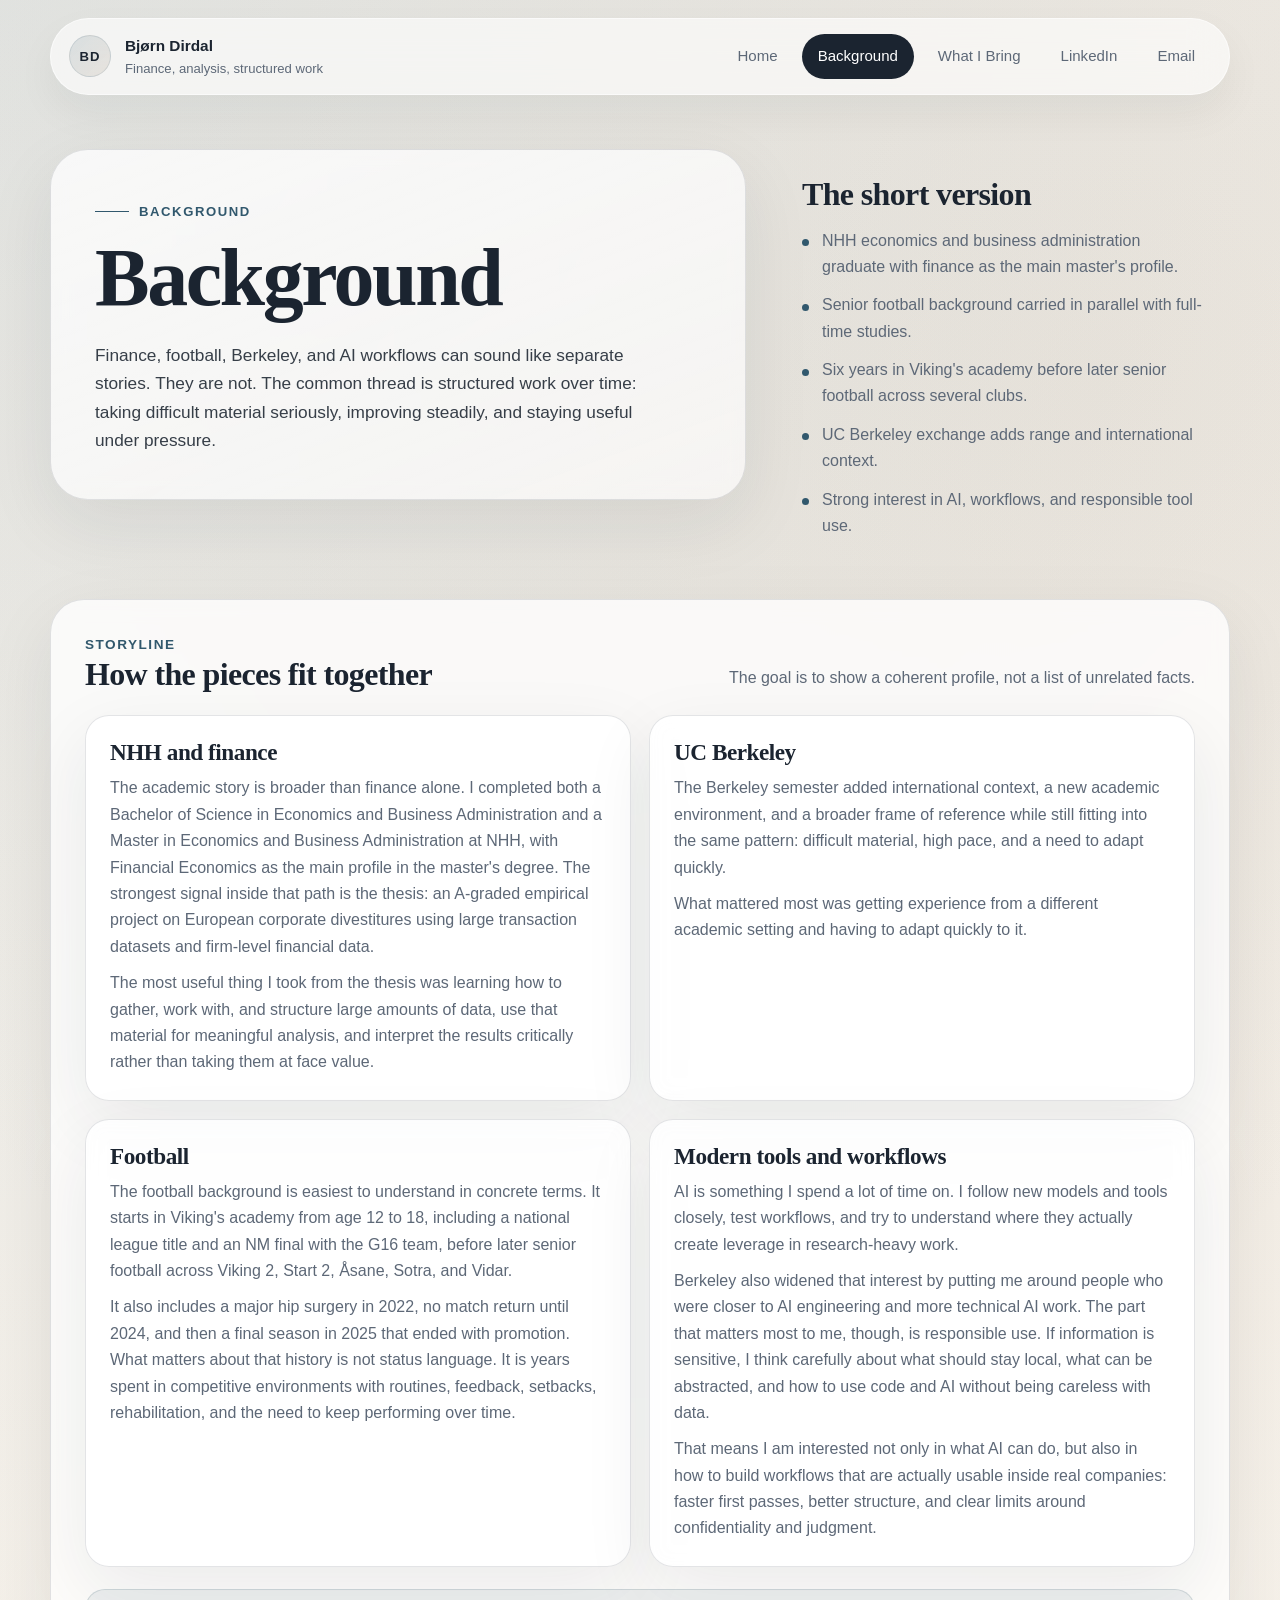
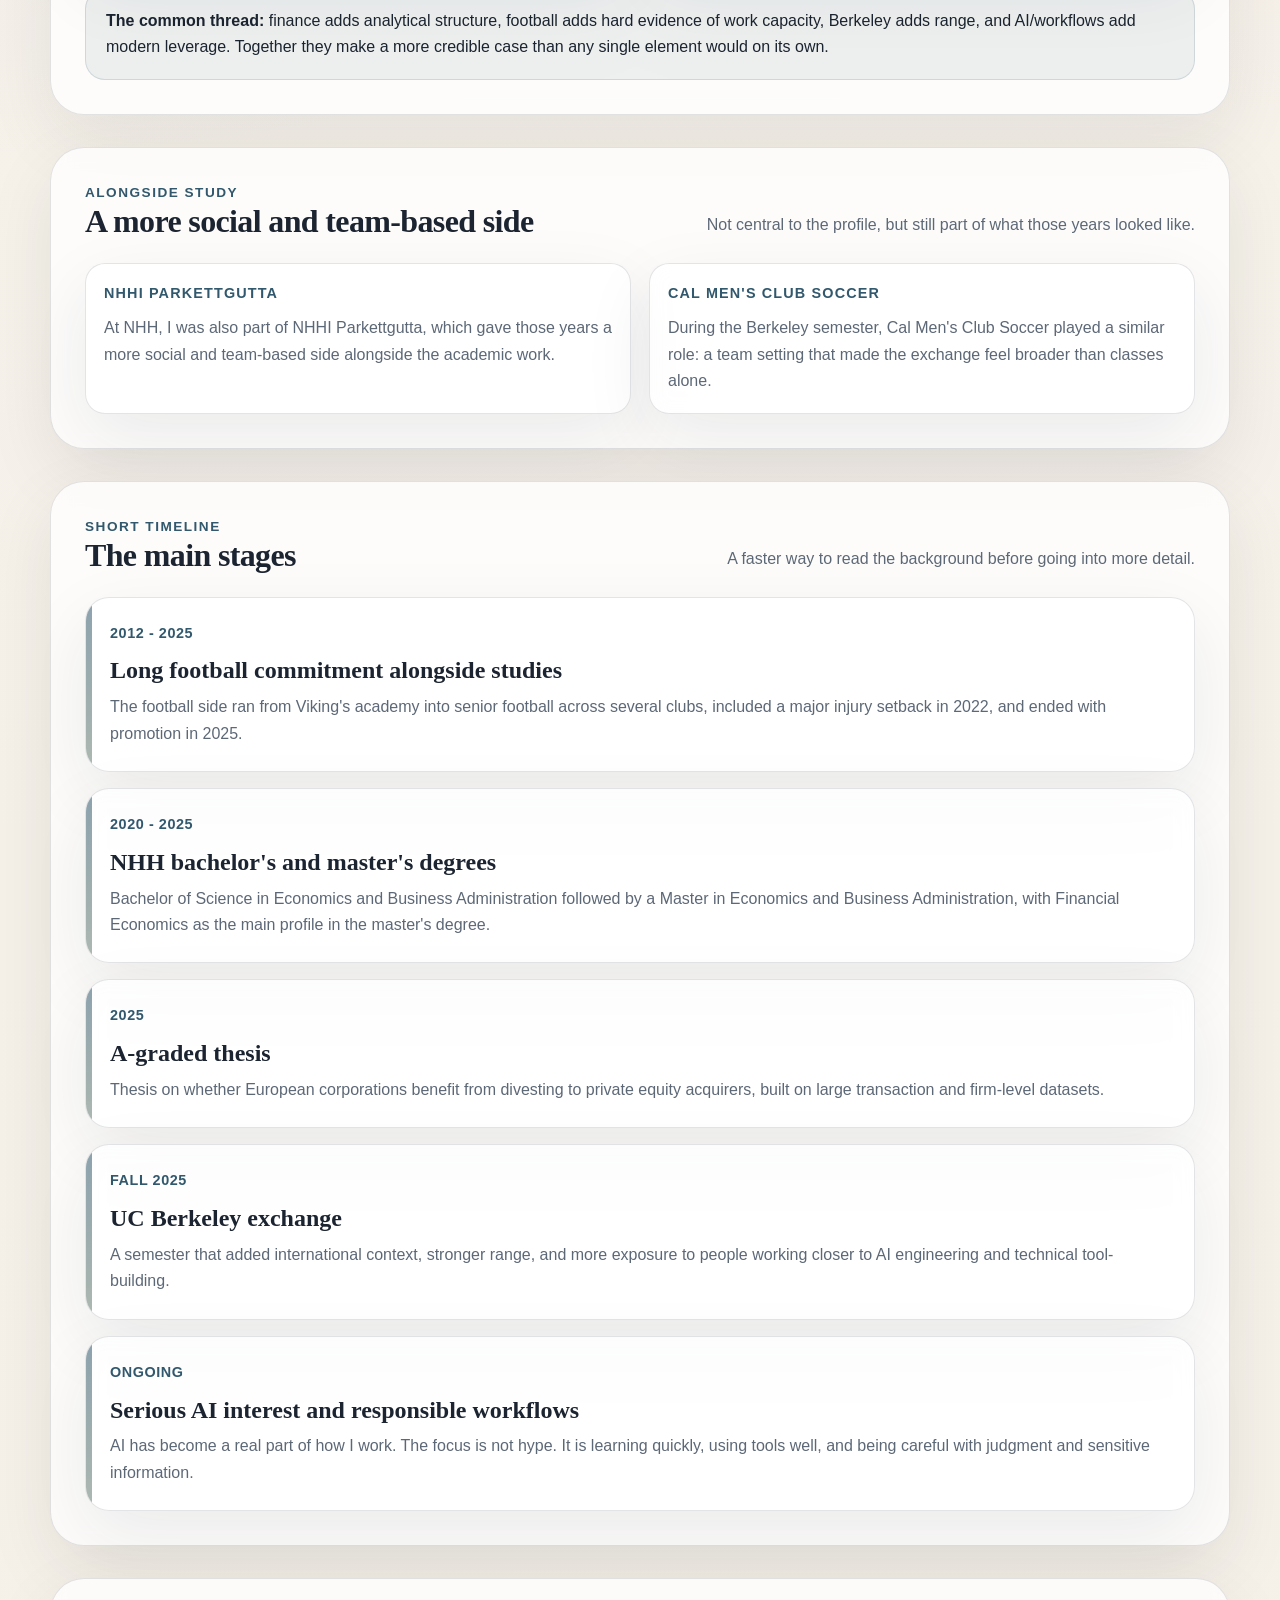
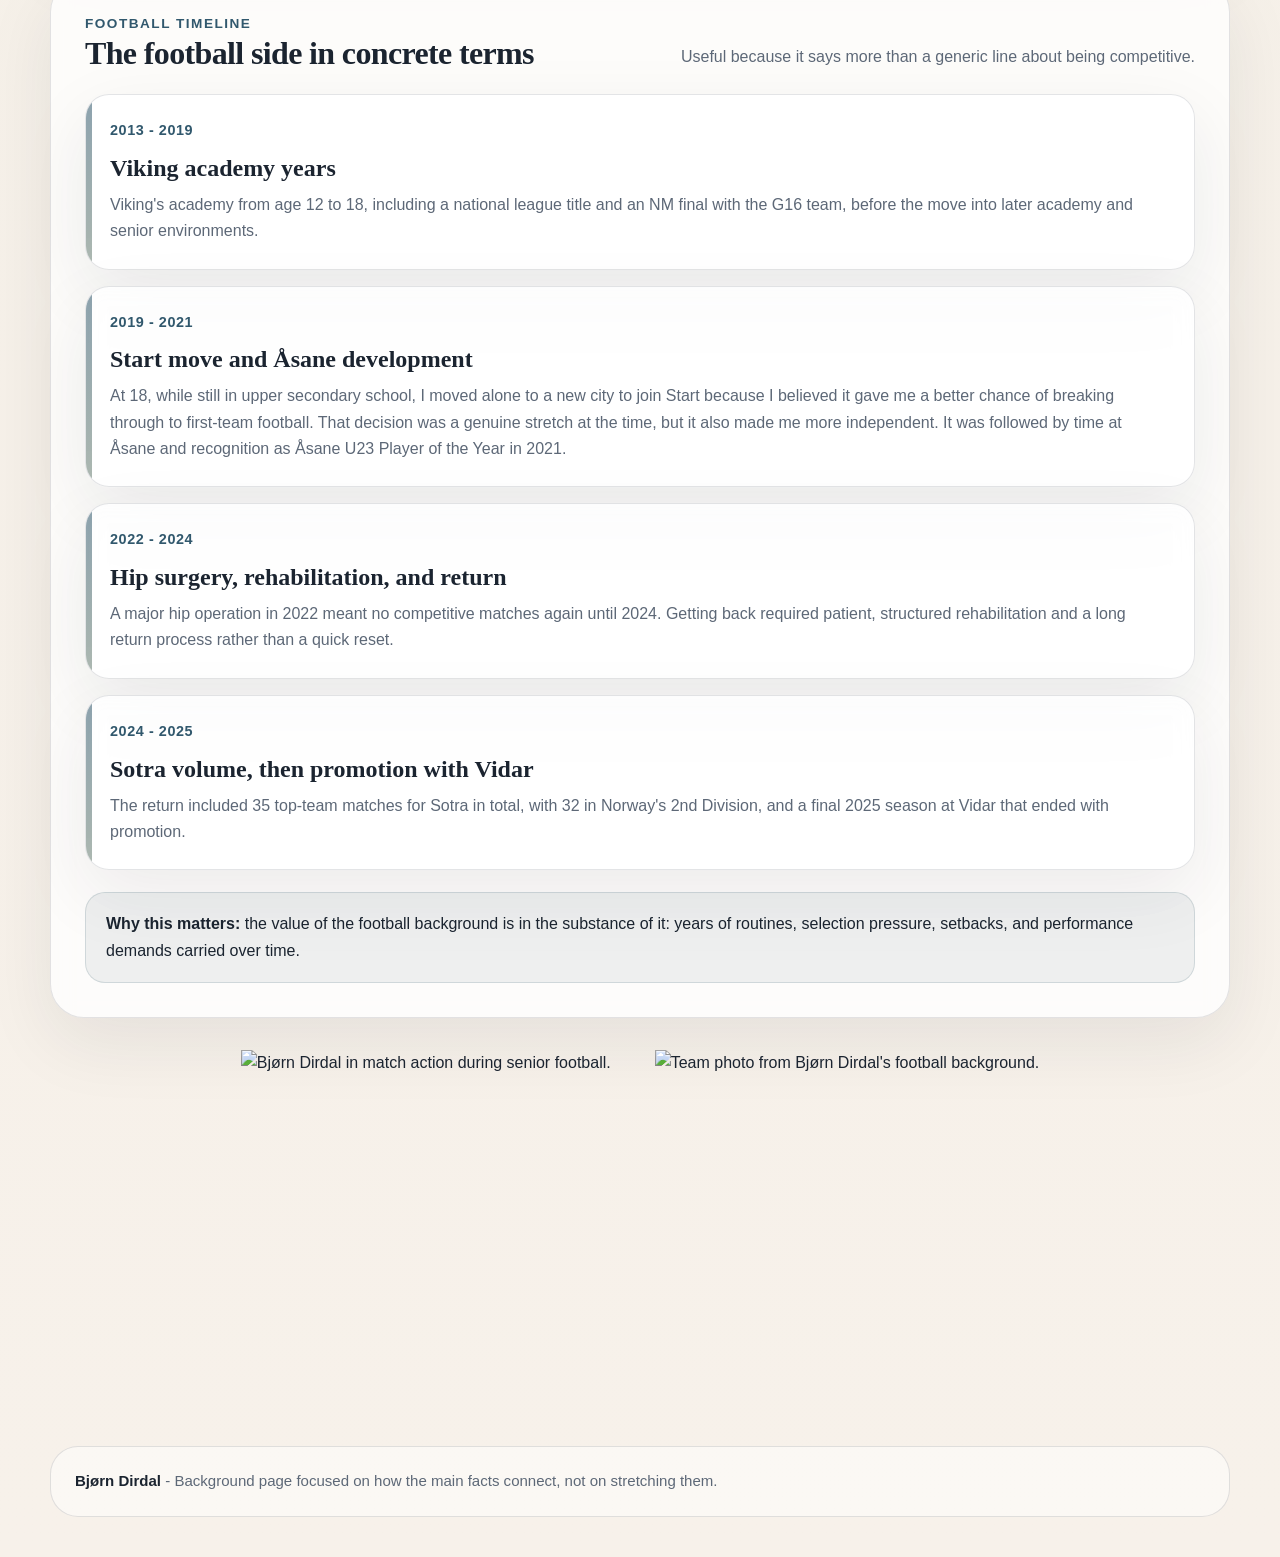
==== background.html @ f38a8b57 "Use inline image scripts on background page" ====
<!DOCTYPE html>
<html lang="en">
  <head>
    <meta charset="utf-8" />
    <meta name="viewport" content="width=device-width, initial-scale=1" />
    <title>Background - Bjørn Dirdal</title>
    <meta
      name="description"
      content="Background page for Bjørn Dirdal: NHH, football, UC Berkeley, and applied AI workflows."
    />
    <link rel="stylesheet" href="./styles.css?v=20260422b" />
  </head>
  <body>
    <header class="site-header">
      <div class="container header-inner">
        <a class="brand" href="./index.html">
          <span class="brand-mark">BD</span>
          <span class="brand-copy">
            <span class="brand-name">Bjørn Dirdal</span>
            <span class="brand-sub">Finance, analysis, structured work</span>
          </span>
        </a>

        <button class="nav-toggle" type="button" aria-label="Toggle navigation" aria-expanded="false">
          Menu
        </button>

        <nav class="site-nav" aria-label="Primary">
          <a href="./index.html">Home</a>
          <a href="./background.html">Background</a>
          <a href="./what-i-bring.html">What I Bring</a>
          <a href="https://www.linkedin.com/in/bj%C3%B8rn-dirdal-7071463ba/" target="_blank" rel="noreferrer">LinkedIn</a>
          <a href="mailto:bjorndirdal@hotmail.com">Email</a>
        </nav>
      </div>
    </header>

    <main class="page-main">
      <div class="container">
        <section class="hero">
          <div class="hero-copy reveal">
            <div class="eyebrow">Background</div>
            <h1 class="hero-title">Background</h1>
            <p class="lead">
              Finance, football, Berkeley, and AI workflows can sound like separate stories.
              They are not. The common thread is structured work over time: taking difficult material seriously,
              improving steadily, and staying useful under pressure.
            </p>
          </div>

          <aside class="aside-card reveal">
            <h2>The short version</h2>
            <ul class="aside-list">
              <li>NHH economics and business administration graduate with finance as the main master's profile.</li>
              <li>Senior football background carried in parallel with full-time studies.</li>
              <li>Six years in Viking's academy before later senior football across several clubs.</li>
              <li>UC Berkeley exchange adds range and international context.</li>
              <li>Strong interest in AI, workflows, and responsible tool use.</li>
            </ul>
          </aside>
        </section>

        <section class="section">
          <div class="section-shell reveal">
            <div class="section-heading">
              <div>
                <div class="section-kicker">Storyline</div>
                <h2>How the pieces fit together</h2>
              </div>
              <p>The goal is to show a coherent profile, not a list of unrelated facts.</p>
            </div>

            <div class="story-grid">
              <article class="story-card">
                <h3>NHH and finance</h3>
                <p>
                  The academic story is broader than finance alone. I completed both a Bachelor of Science in
                  Economics and Business Administration and a Master in Economics and Business Administration at NHH,
                  with Financial Economics as the main profile in the master's degree. The strongest signal inside that
                  path is the thesis: an A-graded empirical project on European corporate divestitures using large
                  transaction datasets and firm-level financial data.
                </p>
                <p>
                  The most useful thing I took from the thesis was learning how to gather, work with, and structure
                  large amounts of data, use that material for meaningful analysis, and interpret the results
                  critically rather than taking them at face value.
                </p>
              </article>

              <article class="story-card">
                <h3>UC Berkeley</h3>
                <p>
                  The Berkeley semester added international context, a new academic environment, and a broader frame
                  of reference while still fitting into the same pattern: difficult material, high pace, and a need
                  to adapt quickly.
                </p>
                <p>
                  What mattered most was getting experience from a different academic setting and having to adapt
                  quickly to it.
                </p>
              </article>

              <article class="story-card">
                <h3>Football</h3>
                <p>
                  The football background is easiest to understand in concrete terms. It starts in Viking's academy from age 12
                  to 18, including a national league title and an NM final with the G16 team,
                  before later senior football across Viking 2, Start 2, Åsane, Sotra, and Vidar.
                </p>
                <p>
                  It also includes a major hip surgery in 2022, no match return until 2024, and then a final season
                  in 2025 that ended with promotion. What matters about that history is not status language. It is
                  years spent in competitive environments with routines, feedback, setbacks, rehabilitation, and the
                  need to keep performing over time.
                </p>
              </article>

              <article class="story-card">
                <h3>Modern tools and workflows</h3>
                <p>
                  AI is something I spend a lot of time on. I follow new models and tools closely, test workflows,
                  and try to understand where they actually create leverage in research-heavy work.
                </p>
                <p>
                  Berkeley also widened that interest by putting me around people who were closer to AI engineering and
                  more technical AI work. The part that matters most to me, though, is responsible use. If information
                  is sensitive, I think carefully about what should stay local, what can be abstracted, and how to use
                  code and AI without being careless with data.
                </p>
                <p>
                  That means I am interested not only in what AI can do, but also in how to build workflows that are
                  actually usable inside real companies: faster first passes, better structure, and clear limits around
                  confidentiality and judgment.
                </p>
              </article>
            </div>

            <div class="story-note">
              <strong>The common thread:</strong> finance adds analytical structure, football adds hard evidence of work capacity,
              Berkeley adds range, and AI/workflows add modern leverage. Together they make a more credible case than any
              single element would on its own.
            </div>
          </div>
        </section>

        <section class="section">
          <div class="section-shell reveal">
            <div class="section-heading">
              <div>
                <div class="section-kicker">Alongside study</div>
                <h2>A more social and team-based side</h2>
              </div>
              <p>Not central to the profile, but still part of what those years looked like.</p>
            </div>

            <div class="grid grid-2">
              <article class="pill-card">
                <h3>NHHI Parkettgutta</h3>
                <p>
                  At NHH, I was also part of NHHI Parkettgutta, which gave those years a more social and team-based
                  side alongside the academic work.
                </p>
              </article>

              <article class="pill-card">
                <h3>Cal Men's Club Soccer</h3>
                <p>
                  During the Berkeley semester, Cal Men's Club Soccer played a similar role: a team setting that made
                  the exchange feel broader than classes alone.
                </p>
              </article>
            </div>
          </div>
        </section>

        <section class="section">
          <div class="section-shell reveal">
            <div class="section-heading">
              <div>
                <div class="section-kicker">Short timeline</div>
                <h2>The main stages</h2>
              </div>
              <p>A faster way to read the background before going into more detail.</p>
            </div>

            <div class="timeline">
              <article class="timeline-item">
                <div class="timeline-meta">2012 - 2025</div>
                <h3>Long football commitment alongside studies</h3>
                <p>
                  The football side ran from Viking's academy into senior football across several clubs,
                  included a major injury setback in 2022, and ended with promotion in 2025.
                </p>
              </article>

              <article class="timeline-item">
                <div class="timeline-meta">2020 - 2025</div>
                <h3>NHH bachelor's and master's degrees</h3>
                <p>
                  Bachelor of Science in Economics and Business Administration followed by a Master in Economics and
                  Business Administration, with Financial Economics as the main profile in the master's degree.
                </p>
              </article>

              <article class="timeline-item">
                <div class="timeline-meta">2025</div>
                <h3>A-graded thesis</h3>
                <p>
                  Thesis on whether European corporations benefit from divesting to private equity acquirers, built on
                  large transaction and firm-level datasets.
                </p>
              </article>

              <article class="timeline-item">
                <div class="timeline-meta">Fall 2025</div>
                <h3>UC Berkeley exchange</h3>
                <p>
                  A semester that added international context, stronger range, and more exposure to people working
                  closer to AI engineering and technical tool-building.
                </p>
              </article>

              <article class="timeline-item">
                <div class="timeline-meta">Ongoing</div>
                <h3>Serious AI interest and responsible workflows</h3>
                <p>
                  AI has become a real part of how I work. The focus is not hype. It is learning quickly, using tools
                  well, and being careful with judgment and sensitive information.
                </p>
              </article>
            </div>
          </div>
        </section>

        <section class="section">
          <div class="section-shell reveal">
            <div class="section-heading">
              <div>
                <div class="section-kicker">Football timeline</div>
                <h2>The football side in concrete terms</h2>
              </div>
              <p>Useful because it says more than a generic line about being competitive.</p>
            </div>

            <div class="timeline">
              <article class="timeline-item">
                <div class="timeline-meta">2013 - 2019</div>
                <h3>Viking academy years</h3>
                <p>
                  Viking's academy from age 12 to 18, including a national league title and an NM final with the
                  G16 team, before the move into later academy and senior environments.
                </p>
              </article>

              <article class="timeline-item">
                <div class="timeline-meta">2019 - 2021</div>
                <h3>Start move and Åsane development</h3>
                <p>
                  At 18, while still in upper secondary school, I moved alone to a new city to join Start because I
                  believed it gave me a better chance of breaking through to first-team football. That decision was a
                  genuine stretch at the time, but it also made me more independent. It was followed by time at Åsane
                  and recognition as Åsane U23 Player of the Year in 2021.
                </p>
              </article>

              <article class="timeline-item">
                <div class="timeline-meta">2022 - 2024</div>
                <h3>Hip surgery, rehabilitation, and return</h3>
                <p>
                  A major hip operation in 2022 meant no competitive matches again until 2024. Getting back required
                  patient, structured rehabilitation and a long return process rather than a quick reset.
                </p>
              </article>

              <article class="timeline-item">
                <div class="timeline-meta">2024 - 2025</div>
                <h3>Sotra volume, then promotion with Vidar</h3>
                <p>
                  The return included 35 top-team matches for Sotra in total, with 32 in Norway's 2nd Division, and
                  a final 2025 season at Vidar that ended with promotion.
                </p>
              </article>
            </div>

            <div class="story-note">
              <strong>Why this matters:</strong> the value of the football background is in the substance of it:
              years of routines, selection pressure, setbacks, and performance demands carried over time.
            </div>
          </div>
        </section>

        <section class="section image-gallery-section">
          <div class="image-strip reveal">
            <img
              class="image-strip-photo"
              src=""
              data-inline-image="footballMatch"
              alt="Bjørn Dirdal in match action during senior football."
              loading="lazy"
            />
            <img
              class="image-strip-photo"
              src=""
              data-inline-image="teamPhoto"
              alt="Team photo from Bjørn Dirdal's football background."
              loading="lazy"
            />
          </div>
        </section>
      </div>
    </main>

    <footer class="site-footer">
      <div class="container footer-shell">
        <strong>Bjørn Dirdal</strong> - Background page focused on how the main facts connect, not on stretching them.
      </div>
    </footer>

    <script src="./assets/inline-image-portrait.js"></script>
    <script src="./assets/inline-image-football.js"></script>
    <script src="./assets/inline-image-team.js"></script>
    <script src="./script.js"></script>
  </body>
</html>
---- styles.css ----
:root {
  --bg: #f5f0e8;
  --bg-strong: #efe6da;
  --panel: rgba(255, 255, 255, 0.78);
  --panel-solid: #ffffff;
  --panel-soft: rgba(230, 236, 234, 0.72);
  --ink: #1b2430;
  --muted: #5d6877;
  --line: rgba(27, 36, 48, 0.12);
  --line-strong: rgba(27, 36, 48, 0.2);
  --accent: #31586d;
  --accent-soft: #d9e6eb;
  --accent-warm: #8f6a45;
  --sage: #667b6d;
  --shadow: 0 24px 70px rgba(27, 36, 48, 0.08);
  --radius-lg: 28px;
  --radius-md: 18px;
  --radius-sm: 12px;
  --max-width: 1180px;
  --font-display: "Iowan Old Style", "Palatino Linotype", "Book Antiqua", "Times New Roman", serif;
  --font-body: "Avenir Next", "Segoe UI", "Helvetica Neue", Arial, sans-serif;
}

* {
  box-sizing: border-box;
}

html {
  scroll-behavior: smooth;
}

body {
  margin: 0;
  min-height: 100vh;
  color: var(--ink);
  background:
    radial-gradient(circle at top left, rgba(110, 142, 158, 0.16), transparent 36%),
    radial-gradient(circle at 86% 8%, rgba(175, 154, 130, 0.15), transparent 30%),
    linear-gradient(180deg, #f8f4ee 0%, var(--bg) 52%, #f7f1ea 100%);
  font-family: var(--font-body);
  line-height: 1.65;
  text-rendering: optimizeLegibility;
}

img {
  max-width: 100%;
  display: block;
}

a {
  color: inherit;
  text-decoration: none;
}

button {
  font: inherit;
}

.container {
  width: min(calc(100% - 40px), var(--max-width));
  margin: 0 auto;
}

.site-header {
  position: sticky;
  top: 0;
  z-index: 20;
  padding: 18px 0 0;
}

.header-inner {
  display: flex;
  align-items: center;
  justify-content: space-between;
  gap: 24px;
  padding: 14px 18px;
  border: 1px solid rgba(255, 255, 255, 0.55);
  border-radius: 999px;
  background: rgba(255, 255, 255, 0.62);
  backdrop-filter: blur(18px);
  box-shadow: 0 18px 40px rgba(27, 36, 48, 0.05);
}

.brand {
  display: inline-flex;
  align-items: center;
  gap: 14px;
  min-width: 0;
}

.brand-mark {
  display: grid;
  place-items: center;
  width: 42px;
  height: 42px;
  border-radius: 50%;
  background: linear-gradient(135deg, rgba(49, 88, 109, 0.14), rgba(143, 106, 69, 0.12));
  border: 1px solid rgba(49, 88, 109, 0.14);
  font-size: 0.82rem;
  font-weight: 700;
  letter-spacing: 0.08em;
  text-transform: uppercase;
}

.brand-copy {
  display: flex;
  flex-direction: column;
  min-width: 0;
}

.brand-name {
  font-weight: 700;
  font-size: 0.96rem;
}

.brand-sub {
  color: var(--muted);
  font-size: 0.82rem;
  white-space: nowrap;
}

.site-nav {
  display: flex;
  align-items: center;
  gap: 8px;
}

.site-nav a {
  padding: 10px 16px;
  border-radius: 999px;
  color: var(--muted);
  font-size: 0.94rem;
  transition: background-color 0.2s ease, color 0.2s ease, transform 0.2s ease;
}

.site-nav a:hover,
.site-nav a:focus-visible {
  background: rgba(49, 88, 109, 0.08);
  color: var(--ink);
}

.site-nav a.is-active {
  background: var(--ink);
  color: #ffffff;
}

.nav-toggle {
  display: none;
  align-items: center;
  justify-content: center;
  border: 0;
  border-radius: 999px;
  padding: 10px 14px;
  background: rgba(49, 88, 109, 0.1);
  color: var(--ink);
}

.page-main {
  padding: 54px 0 96px;
}

.hero {
  display: grid;
  grid-template-columns: 1.45fr 0.95fr;
  gap: 28px;
  align-items: start;
}

.hero-copy,
.hero-aside,
.panel,
.card,
.section-shell,
.timeline-item,
.argument-panel,
.flow-step,
.contact-block,
.media-card,
.feature-card,
.route-card,
.thesis-card,
.pill-card,
.story-card {
  border: 1px solid var(--line);
  background: var(--panel);
  backdrop-filter: blur(10px);
  box-shadow: var(--shadow);
}

.hero-copy {
  padding: 44px;
  border-radius: 38px;
  background:
    linear-gradient(160deg, rgba(255, 255, 255, 0.82), rgba(255, 255, 255, 0.68)),
    linear-gradient(145deg, rgba(49, 88, 109, 0.06), rgba(143, 106, 69, 0.04));
}

.eyebrow {
  display: inline-flex;
  align-items: center;
  gap: 10px;
  margin-bottom: 16px;
  color: var(--accent);
  font-size: 0.82rem;
  font-weight: 700;
  letter-spacing: 0.12em;
  text-transform: uppercase;
}

.eyebrow::before {
  content: "";
  width: 34px;
  height: 1px;
  background: currentColor;
}

.hero-title {
  margin: 0;
  font-family: var(--font-display);
  font-size: clamp(2.8rem, 6.4vw, 5.4rem);
  line-height: 0.98;
  letter-spacing: -0.03em;
}

.hero-title span {
  display: block;
  color: var(--muted);
}

.lead {
  margin: 22px 0 0;
  max-width: 60ch;
  font-size: 1.08rem;
  color: rgba(27, 36, 48, 0.88);
}

.lead strong {
  color: var(--ink);
}

.hero-actions {
  display: flex;
  flex-wrap: wrap;
  gap: 12px;
  margin-top: 28px;
}

.button {
  display: inline-flex;
  align-items: center;
  justify-content: center;
  gap: 10px;
  min-height: 48px;
  padding: 0 18px;
  border-radius: 999px;
  border: 1px solid transparent;
  font-weight: 700;
  transition: transform 0.2s ease, background-color 0.2s ease, border-color 0.2s ease, color 0.2s ease;
}

.button:hover,
.button:focus-visible {
  transform: translateY(-1px);
}

.button-primary {
  background: var(--ink);
  color: #ffffff;
}

.button-secondary {
  background: rgba(255, 255, 255, 0.64);
  border-color: var(--line);
  color: var(--ink);
}

.button-tertiary {
  background: rgba(49, 88, 109, 0.08);
  color: var(--accent);
  border-color: rgba(49, 88, 109, 0.12);
}

.fact-row {
  display: flex;
  flex-wrap: wrap;
  gap: 10px;
  margin-top: 26px;
}

.fact-pill,
.role-pill,
.mini-chip {
  display: inline-flex;
  align-items: center;
  gap: 8px;
  padding: 10px 12px;
  border-radius: 999px;
  border: 1px solid var(--line);
  background: rgba(255, 255, 255, 0.58);
  color: var(--muted);
  font-size: 0.9rem;
}

.fact-pill::before,
.role-pill::before,
.mini-chip::before {
  content: "";
  width: 7px;
  height: 7px;
  border-radius: 50%;
  background: var(--accent-warm);
}

.hero-aside {
  display: grid;
  gap: 18px;
}

.aside-card,
.spotlight-card {
  padding: 28px;
  border-radius: 28px;
}

.portrait-card {
  padding: 12px;
}

.portrait-image {
  width: 100%;
  aspect-ratio: 4 / 5;
  object-fit: cover;
  object-position: center 20%;
  border-radius: 20px;
}

.aside-card h2,
.spotlight-card h2,
.section-heading h2,
.feature-card h3,
.route-card h3,
.media-card h3,
.story-card h3,
.thesis-card h2,
.argument-panel h2,
.contact-block h2 {
  margin: 0;
  font-family: var(--font-display);
  line-height: 1.08;
  letter-spacing: -0.02em;
}

.aside-card h2,
.spotlight-card h2,
.section-heading h2,
.thesis-card h2,
.contact-block h2 {
  font-size: clamp(1.65rem, 2.5vw, 2.3rem);
}

.aside-list,
.detail-list,
.timeline-list,
.contact-list,
.source-list {
  margin: 16px 0 0;
  padding: 0;
  list-style: none;
  display: grid;
  gap: 12px;
}

.aside-list li,
.detail-list li,
.timeline-list li,
.contact-list li,
.source-list li {
  position: relative;
  padding-left: 20px;
  color: var(--muted);
}

.aside-list li::before,
.detail-list li::before,
.timeline-list li::before,
.contact-list li::before,
.source-list li::before {
  content: "";
  position: absolute;
  left: 0;
  top: 0.72em;
  width: 7px;
  height: 7px;
  border-radius: 50%;
  background: var(--accent);
}

.section {
  margin-top: 32px;
}

.section-shell {
  padding: 34px;
  border-radius: 34px;
}

.section-heading {
  display: flex;
  align-items: end;
  justify-content: space-between;
  gap: 24px;
  margin-bottom: 24px;
}

.section-kicker {
  color: var(--accent);
  font-size: 0.85rem;
  font-weight: 700;
  letter-spacing: 0.11em;
  text-transform: uppercase;
}

.section-heading p,
.panel-intro,
.card p,
.story-card p,
.feature-card p,
.route-card p,
.contact-block p,
.thesis-card p,
.argument-panel p {
  margin: 10px 0 0;
  color: var(--muted);
}

.grid {
  display: grid;
  gap: 18px;
}

.grid-2 {
  grid-template-columns: repeat(2, minmax(0, 1fr));
}

.grid-3 {
  grid-template-columns: repeat(3, minmax(0, 1fr));
}

.feature-card,
.route-card,
.story-card,
.timeline-item,
.thesis-card,
.contact-block {
  padding: 24px;
  border-radius: 24px;
}

.feature-card h3,
.route-card h3,
.story-card h3 {
  font-size: 1.4rem;
}

.feature-card .mini-chip-row,
.route-card .mini-chip-row,
.story-card .mini-chip-row,
.thesis-card .mini-chip-row {
  display: flex;
  flex-wrap: wrap;
  gap: 8px;
  margin-top: 16px;
}

.route-card a {
  font-weight: 700;
  color: var(--accent);
}

.split {
  display: grid;
  grid-template-columns: 1.1fr 0.9fr;
  gap: 18px;
}

.media-card {
  border-radius: 28px;
  overflow: hidden;
}

.media-frame {
  padding: 12px 12px 0;
}

.media-card-image-only .media-frame {
  padding: 12px;
}

.media-frame img {
  width: 100%;
  height: 100%;
  object-fit: cover;
  border-radius: 22px;
}

.media-card-wide .media-frame img {
  aspect-ratio: 16 / 10;
}

.media-card-tall .media-frame img {
  aspect-ratio: 4 / 5;
  object-position: center 20%;
}

.media-body {
  padding: 18px 20px 22px;
}

.media-kicker {
  color: var(--accent);
  font-size: 0.8rem;
  font-weight: 700;
  letter-spacing: 0.11em;
  text-transform: uppercase;
}

.media-card h3 {
  margin: 8px 0 0;
  font-size: 1.45rem;
}

.media-body p {
  margin: 10px 0 0;
  color: var(--muted);
}

.image-strip {
  display: flex;
  justify-content: center;
  align-items: flex-start;
  gap: clamp(20px, 4vw, 44px);
}

.image-strip-photo {
  display: block;
  width: auto;
  height: clamp(220px, 24vw, 300px);
  max-width: none;
  border-radius: 0;
  box-shadow: none;
}

.timeline {
  display: grid;
  gap: 16px;
}

.timeline-item {
  position: relative;
  overflow: hidden;
}

.timeline-item::before {
  content: "";
  position: absolute;
  inset: 0 auto 0 0;
  width: 6px;
  background: linear-gradient(180deg, rgba(49, 88, 109, 0.56), rgba(102, 123, 109, 0.54));
}

.timeline-meta {
  color: var(--accent);
  font-size: 0.9rem;
  font-weight: 700;
  letter-spacing: 0.04em;
  text-transform: uppercase;
}

.timeline-item h3 {
  margin: 12px 0 0;
  font-family: var(--font-display);
  font-size: 1.5rem;
  line-height: 1.12;
}

.timeline-item p {
  margin: 10px 0 0;
  color: var(--muted);
}

.story-grid {
  display: grid;
  grid-template-columns: repeat(2, minmax(0, 1fr));
  gap: 18px;
}

.story-card {
  min-height: 100%;
}

.story-card h3 {
  font-size: 1.45rem;
}

.story-note {
  margin-top: 22px;
  padding: 18px 20px;
  border-radius: 20px;
  border: 1px solid rgba(49, 88, 109, 0.16);
  background: rgba(49, 88, 109, 0.08);
}

.role-strip {
  display: flex;
  flex-wrap: wrap;
  gap: 10px;
  margin-top: 18px;
}

.argument-layout {
  display: grid;
  grid-template-columns: 0.94fr 1.06fr;
  gap: 22px;
  align-items: start;
}

.argument-card-grid {
  display: grid;
  gap: 12px;
}

.argument-card {
  width: 100%;
  padding: 18px 18px 17px;
  border: 1px solid var(--line);
  border-radius: 20px;
  background: rgba(255, 255, 255, 0.62);
  color: var(--ink);
  text-align: left;
  cursor: pointer;
  transition: transform 0.2s ease, border-color 0.2s ease, background-color 0.2s ease, box-shadow 0.2s ease;
}

.argument-card:hover,
.argument-card:focus-visible {
  transform: translateY(-1px);
  border-color: rgba(49, 88, 109, 0.26);
}

.argument-card.is-active {
  border-color: rgba(49, 88, 109, 0.28);
  background: linear-gradient(180deg, rgba(49, 88, 109, 0.12), rgba(255, 255, 255, 0.75));
  box-shadow: 0 18px 40px rgba(49, 88, 109, 0.08);
}

.argument-card strong {
  display: block;
  font-family: var(--font-display);
  font-size: 1.35rem;
  line-height: 1.06;
}

.argument-card span {
  display: block;
  margin-top: 10px;
  color: var(--muted);
  font-size: 0.94rem;
}

.argument-panels {
  position: relative;
}

.argument-panel {
  display: none;
  padding: 28px;
  border-radius: 28px;
}

.argument-panel.is-active {
  display: block;
}

.argument-meta {
  margin-top: 16px;
  color: var(--accent);
  font-size: 0.9rem;
  font-weight: 700;
  text-transform: uppercase;
  letter-spacing: 0.08em;
}

.argument-columns {
  display: grid;
  grid-template-columns: repeat(2, minmax(0, 1fr));
  gap: 16px;
  margin-top: 22px;
}

.argument-column {
  padding: 18px;
  border-radius: 20px;
  border: 1px solid var(--line);
  background: rgba(255, 255, 255, 0.64);
}

.argument-column h3 {
  margin: 0;
  font-size: 0.9rem;
  color: var(--accent);
  font-weight: 700;
  letter-spacing: 0.08em;
  text-transform: uppercase;
}

.argument-column p,
.argument-column ul {
  margin: 12px 0 0;
}

.argument-column ul {
  padding-left: 18px;
  color: var(--muted);
}

.honesty-note {
  margin-top: 18px;
  padding: 18px 20px;
  border-radius: 20px;
  border: 1px solid rgba(143, 106, 69, 0.18);
  background: rgba(143, 106, 69, 0.08);
}

.thesis-grid {
  display: grid;
  grid-template-columns: 1.15fr 0.85fr;
  gap: 18px;
}

.thesis-card {
  padding: 28px;
}

.thesis-title {
  margin-top: 10px;
  font-family: var(--font-display);
  font-size: clamp(1.9rem, 3.3vw, 2.6rem);
  line-height: 1.06;
}

.callout-grid {
  display: grid;
  grid-template-columns: repeat(3, minmax(0, 1fr));
  gap: 16px;
  margin-top: 20px;
}

.pill-card {
  padding: 18px;
  border-radius: 20px;
  background: rgba(255, 255, 255, 0.66);
}

.pill-card h3 {
  margin: 0;
  font-size: 0.9rem;
  color: var(--accent);
  letter-spacing: 0.08em;
  text-transform: uppercase;
}

.pill-card p {
  margin: 10px 0 0;
  color: var(--muted);
}

.flow {
  display: grid;
  grid-template-columns: repeat(4, minmax(0, 1fr));
  gap: 14px;
}

.flow-step {
  position: relative;
  padding: 22px;
  border-radius: 22px;
}

.flow-step-number {
  display: inline-grid;
  place-items: center;
  width: 34px;
  height: 34px;
  border-radius: 50%;
  background: rgba(49, 88, 109, 0.12);
  color: var(--accent);
  font-weight: 800;
}

.flow-step h3 {
  margin: 16px 0 0;
  font-family: var(--font-display);
  font-size: 1.35rem;
  line-height: 1.08;
}

.flow-step p {
  margin: 10px 0 0;
  color: var(--muted);
}

.contact-layout {
  display: grid;
  grid-template-columns: 1fr 0.92fr;
  gap: 18px;
}

.contact-link {
  display: inline-flex;
  align-items: center;
  gap: 10px;
  margin-top: 18px;
  font-size: clamp(1.2rem, 2.1vw, 1.7rem);
  font-weight: 700;
}

.contact-link::after {
  content: "->";
  color: var(--accent);
}

.source-note {
  margin-top: 18px;
  color: var(--muted);
  font-size: 0.92rem;
}

.site-footer {
  padding: 0 0 40px;
}

.footer-shell {
  padding: 22px 24px;
  border-radius: 28px;
  border: 1px solid var(--line);
  background: rgba(255, 255, 255, 0.48);
  color: var(--muted);
  font-size: 0.94rem;
}

.footer-shell strong {
  color: var(--ink);
}

.reveal {
  opacity: 0;
  transform: translateY(24px);
  transition: opacity 0.75s ease, transform 0.75s ease;
}

.reveal.is-visible {
  opacity: 1;
  transform: translateY(0);
}

@media (prefers-reduced-motion: reduce) {
  html {
    scroll-behavior: auto;
  }

  .reveal,
  .button,
  .argument-card,
  .site-nav a {
    transition: none;
  }

  .reveal {
    opacity: 1;
    transform: none;
  }
}

@media (max-width: 1060px) {
  .hero,
  .split,
  .argument-layout,
  .thesis-grid,
  .contact-layout {
    grid-template-columns: 1fr;
  }

  .story-grid,
  .grid-3,
  .callout-grid,
  .flow {
    grid-template-columns: repeat(2, minmax(0, 1fr));
  }
}

@media (max-width: 760px) {
  .site-header {
    padding-top: 14px;
  }

  .header-inner {
    border-radius: 28px;
    align-items: start;
    flex-wrap: wrap;
  }

  .brand-sub {
    white-space: normal;
  }

  .nav-toggle {
    display: inline-flex;
    margin-left: auto;
  }

  .site-nav {
    display: none;
    width: 100%;
    flex-direction: column;
    align-items: stretch;
  }

  .site-header.is-open .site-nav {
    display: flex;
  }

  .hero-copy,
  .section-shell,
  .aside-card,
  .spotlight-card,
  .argument-panel,
  .thesis-card,
  .contact-block {
    padding: 24px;
  }

  .page-main {
    padding-top: 36px;
    padding-bottom: 72px;
  }

  .story-grid,
  .grid-2,
  .grid-3,
  .callout-grid,
  .flow,
  .argument-columns {
    grid-template-columns: 1fr;
  }

  .section-heading {
    align-items: start;
    flex-direction: column;
  }

  .hero-title {
    font-size: clamp(2.5rem, 11vw, 4rem);
  }

  .fact-row,
  .hero-actions,
  .role-strip {
    gap: 8px;
  }

  .image-strip {
    display: grid;
    grid-template-columns: 1fr;
    justify-content: stretch;
  }

  .image-strip-photo {
    width: 100%;
    height: auto;
  }
}
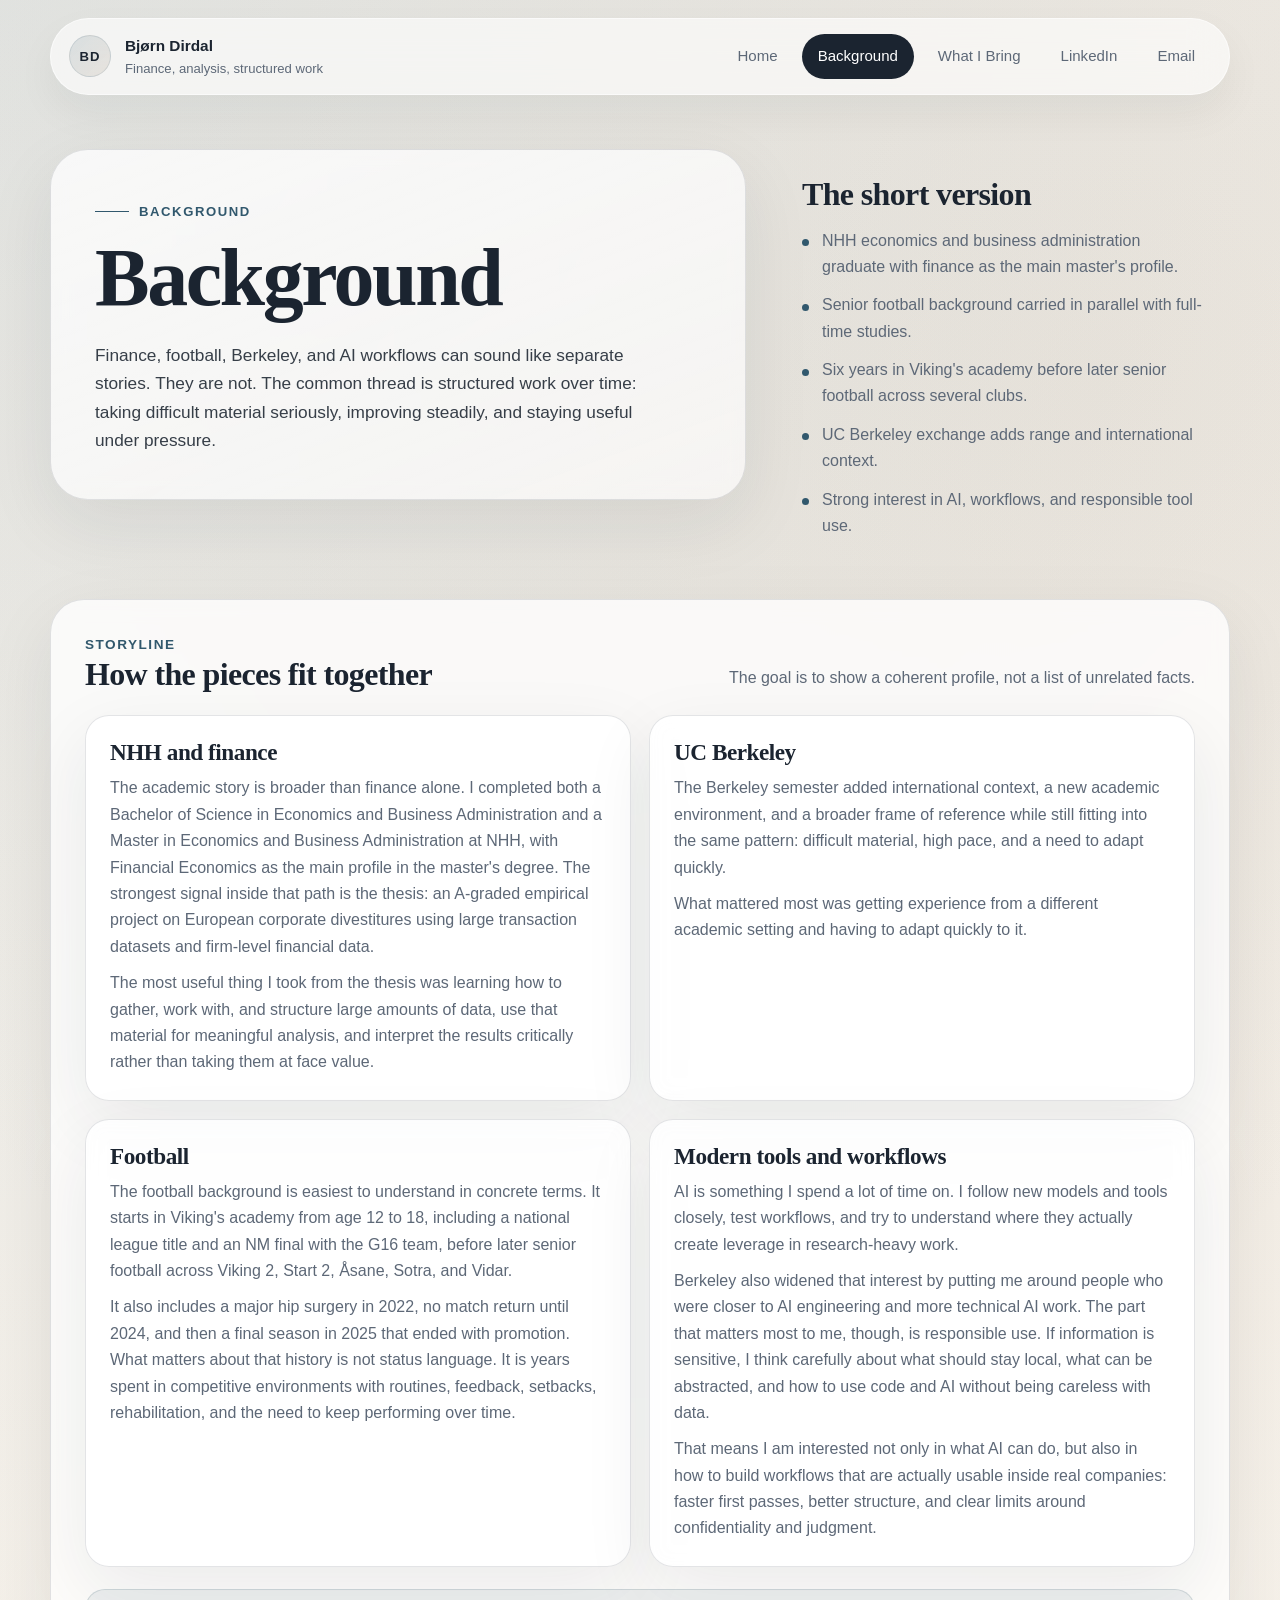
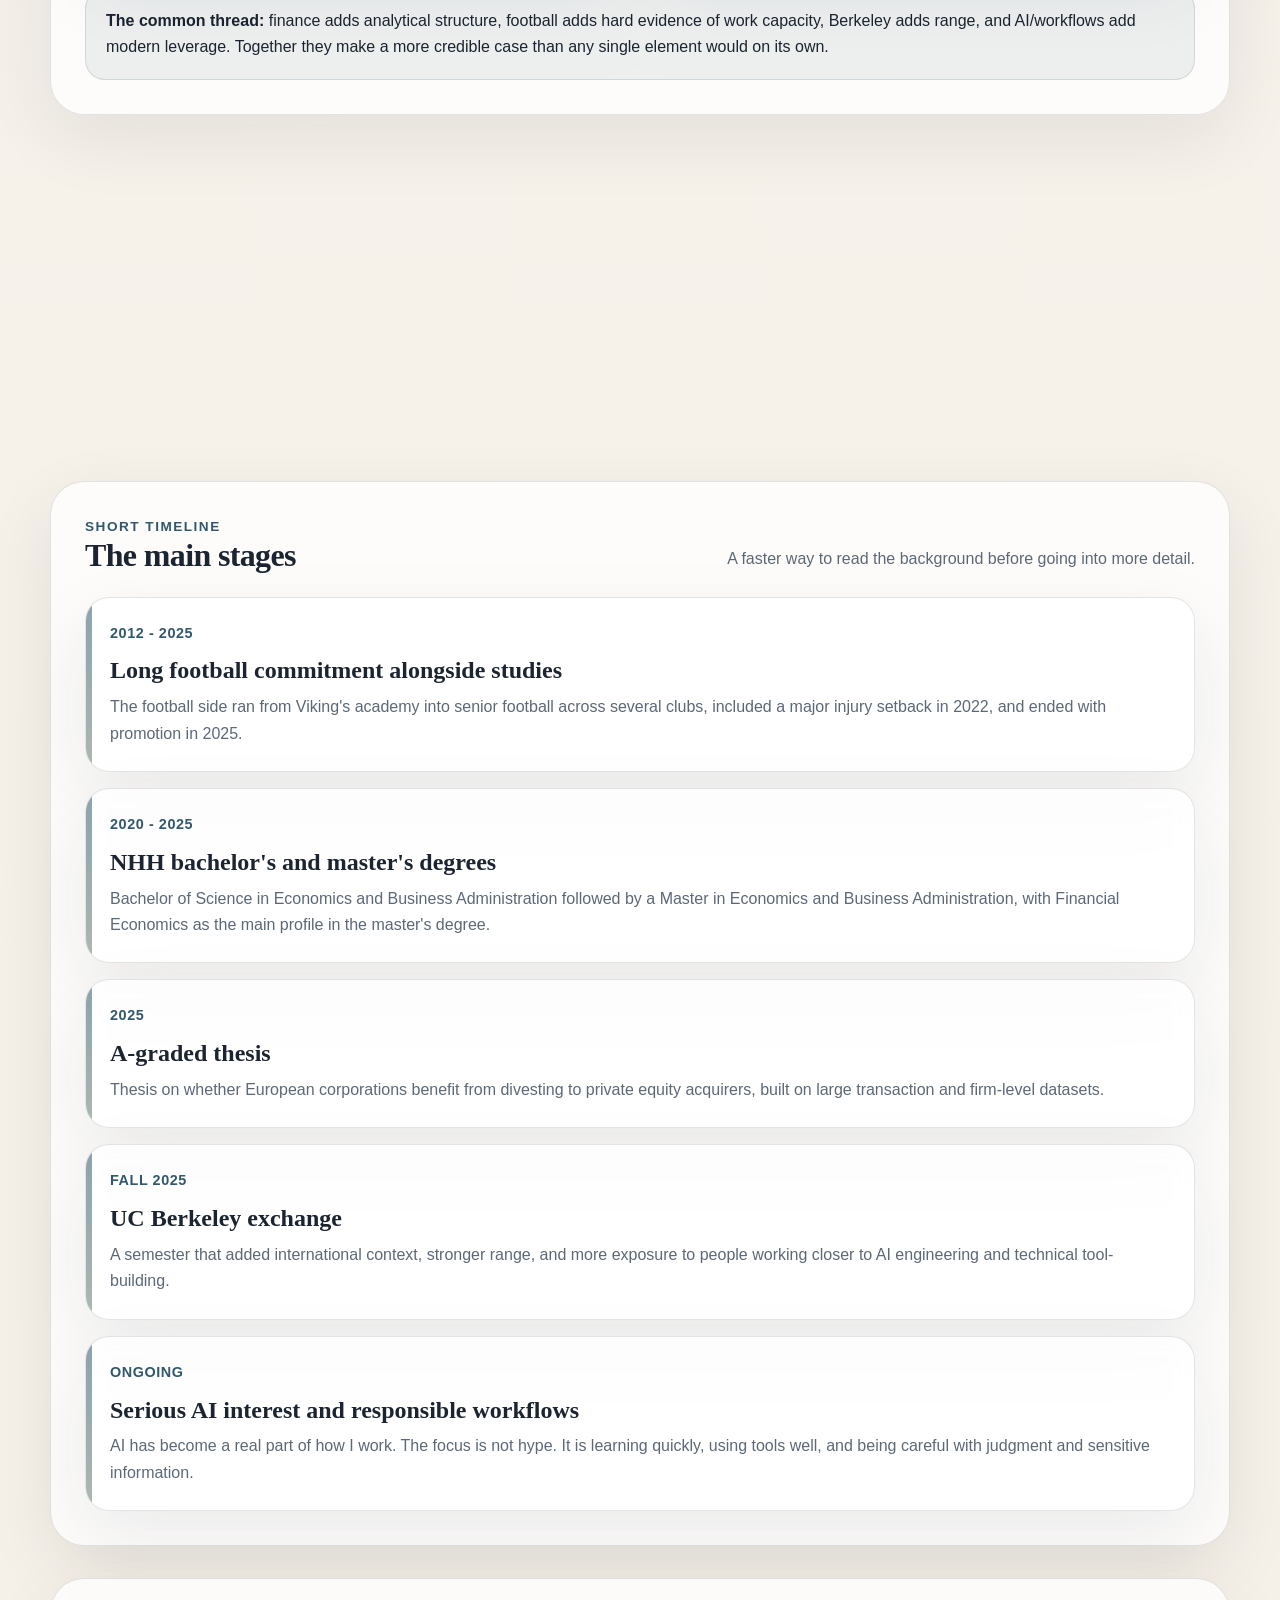
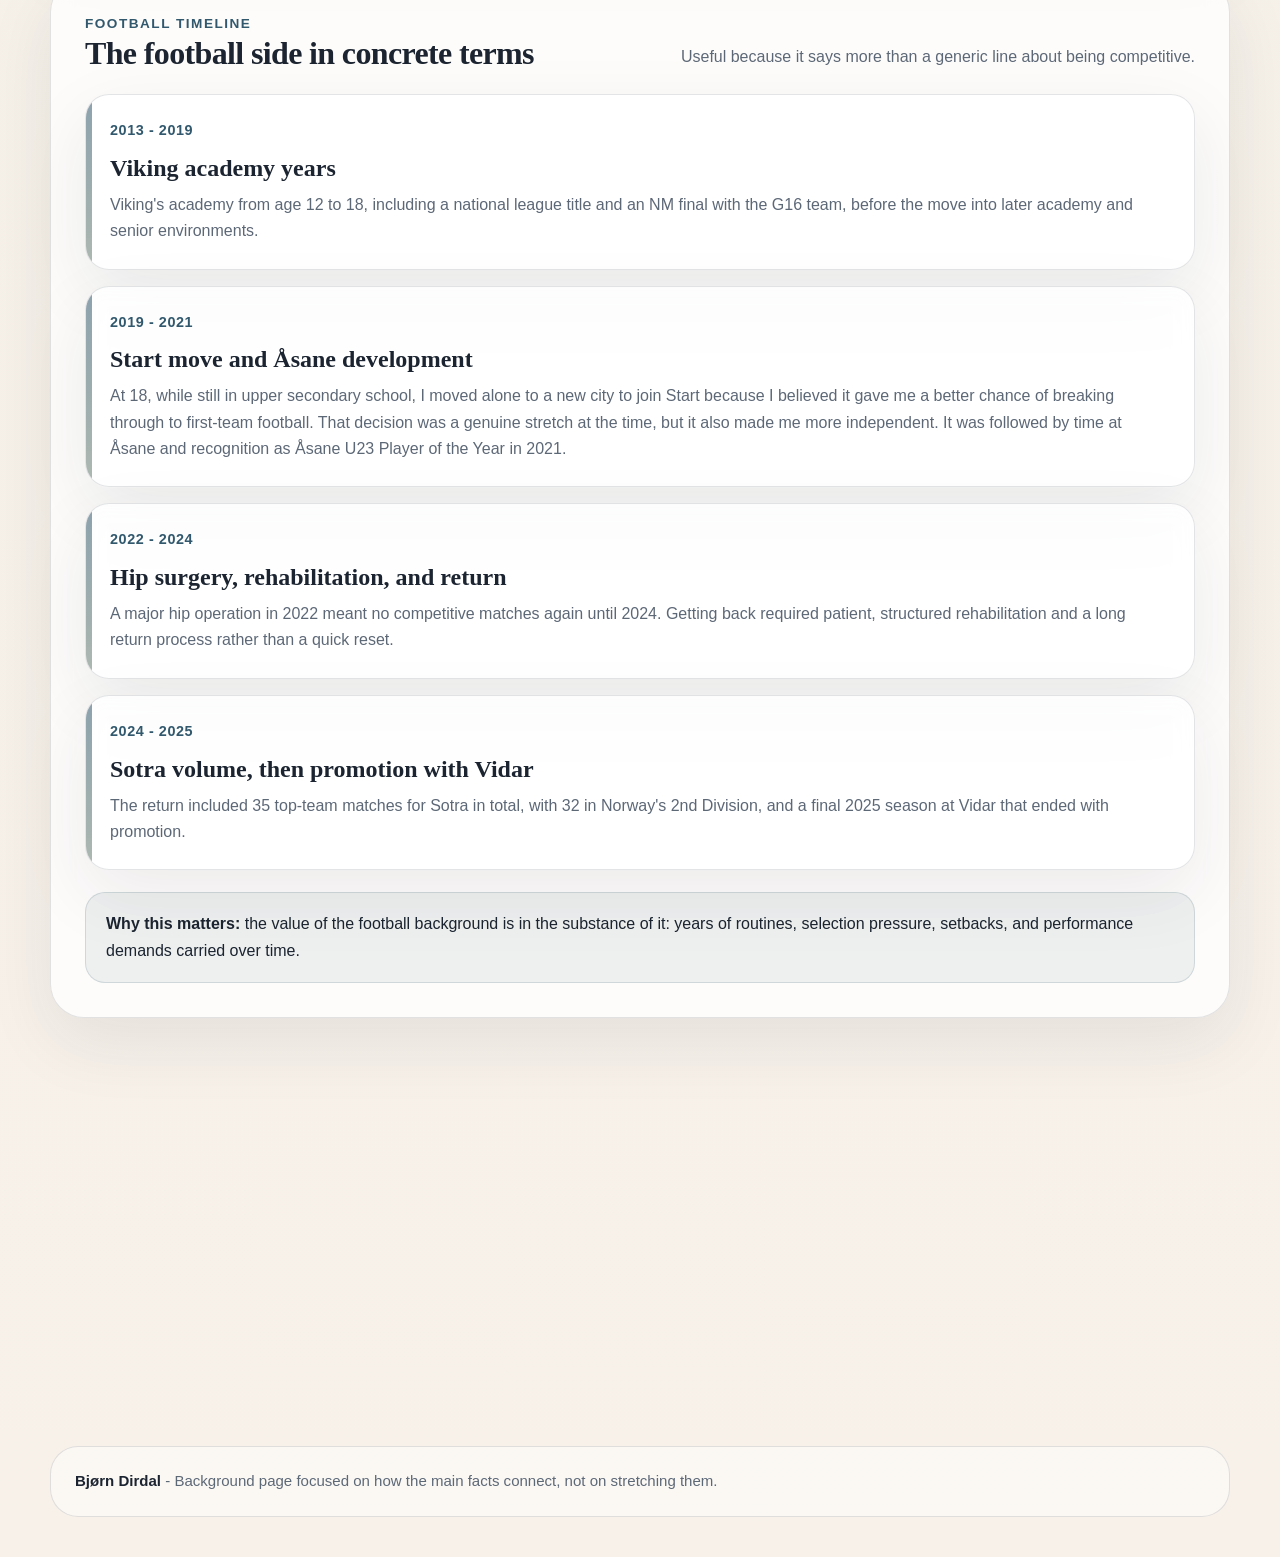
==== commit d1b14668: "Bust cache and inline image loading on background page" ====
--- a/background.html
+++ b/background.html
@@ -316,9 +316,25 @@
       </div>
     </footer>
 
-    <script src="./assets/inline-image-portrait.js"></script>
-    <script src="./assets/inline-image-football.js"></script>
-    <script src="./assets/inline-image-team.js"></script>
-    <script src="./script.js"></script>
+    <script src="./assets/inline-image-portrait.js?v=20260422c"></script>
+    <script src="./assets/inline-image-football.js?v=20260422c"></script>
+    <script src="./assets/inline-image-team.js?v=20260422c"></script>
+    <script>
+      (() => {
+        const inlineImages = window.__inlineImages || {};
+
+        document.querySelectorAll("[data-inline-image]").forEach((image) => {
+          const key = image.dataset.inlineImage;
+          const chunks = inlineImages[key];
+
+          if (!chunks) {
+            return;
+          }
+
+          image.src = `data:image/jpeg;base64,${chunks.join("")}`;
+        });
+      })();
+    </script>
+    <script src="./script.js?v=20260422c"></script>
   </body>
 </html>
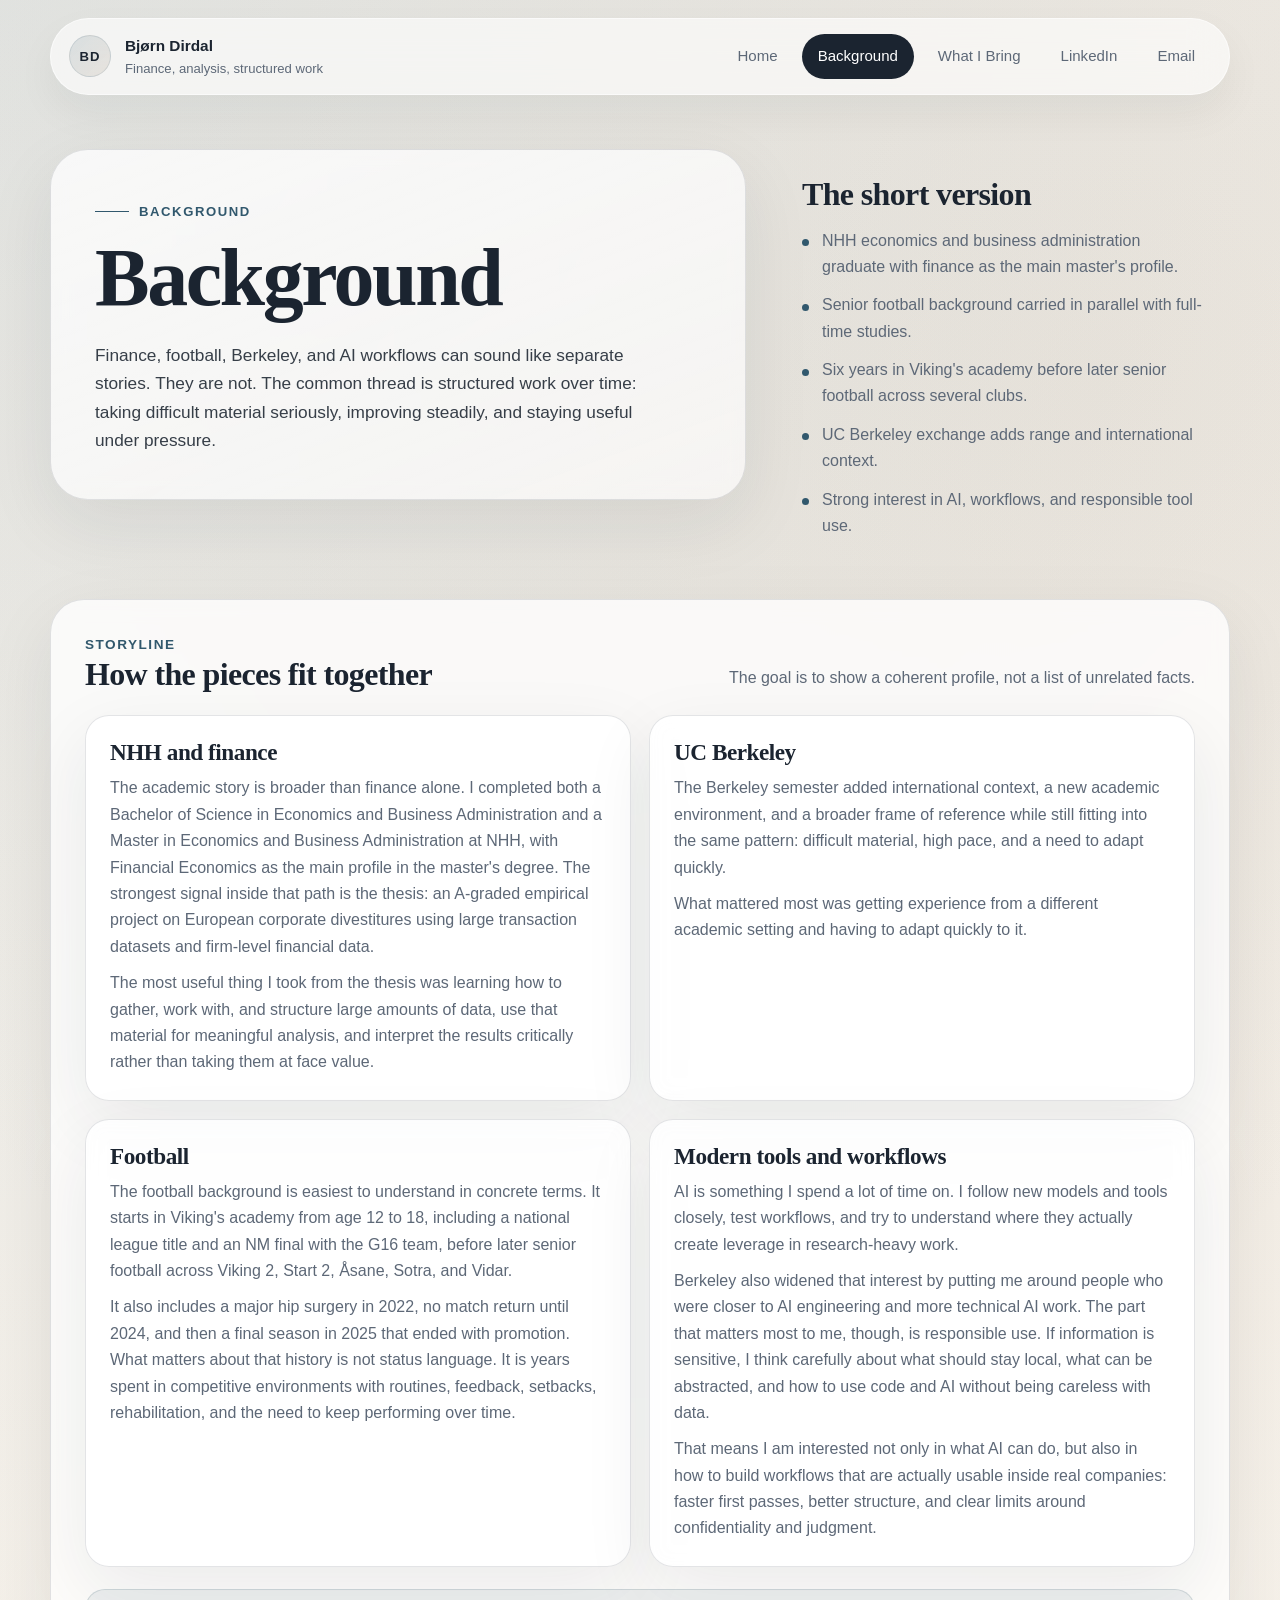
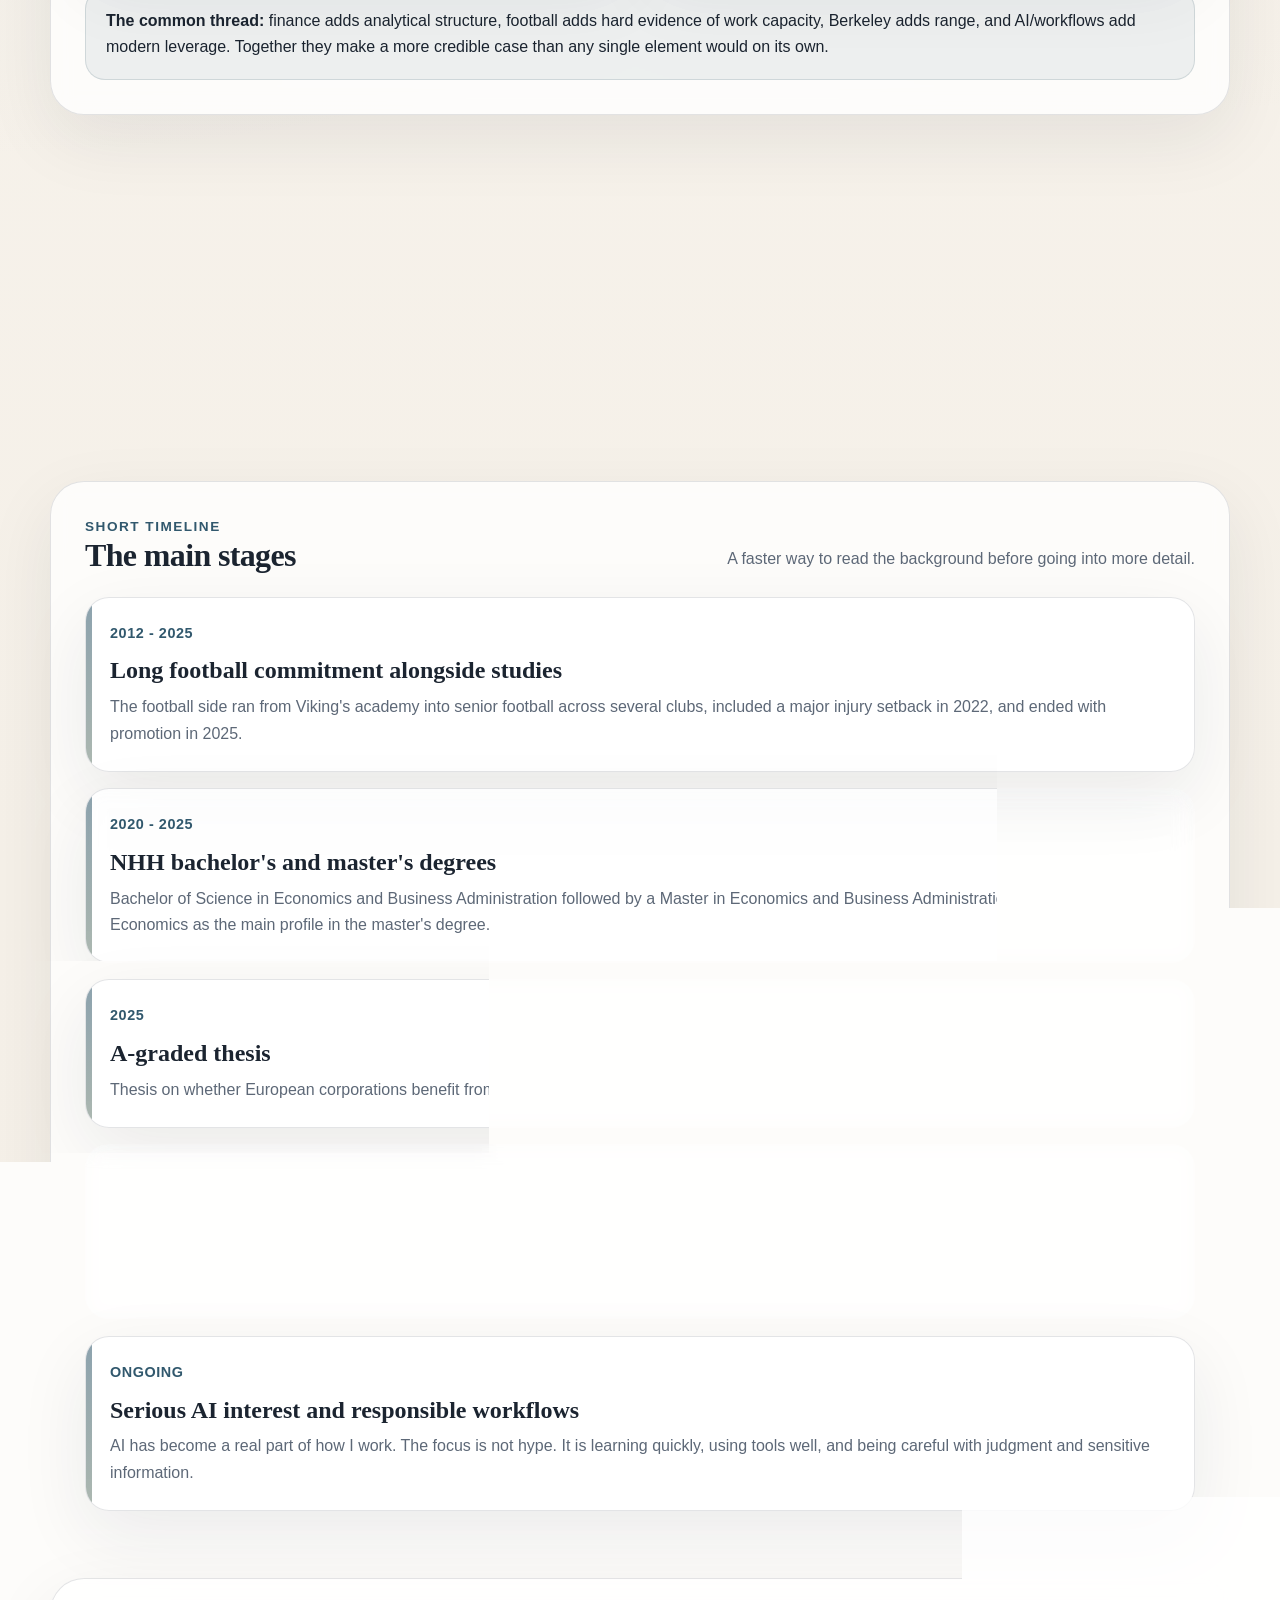
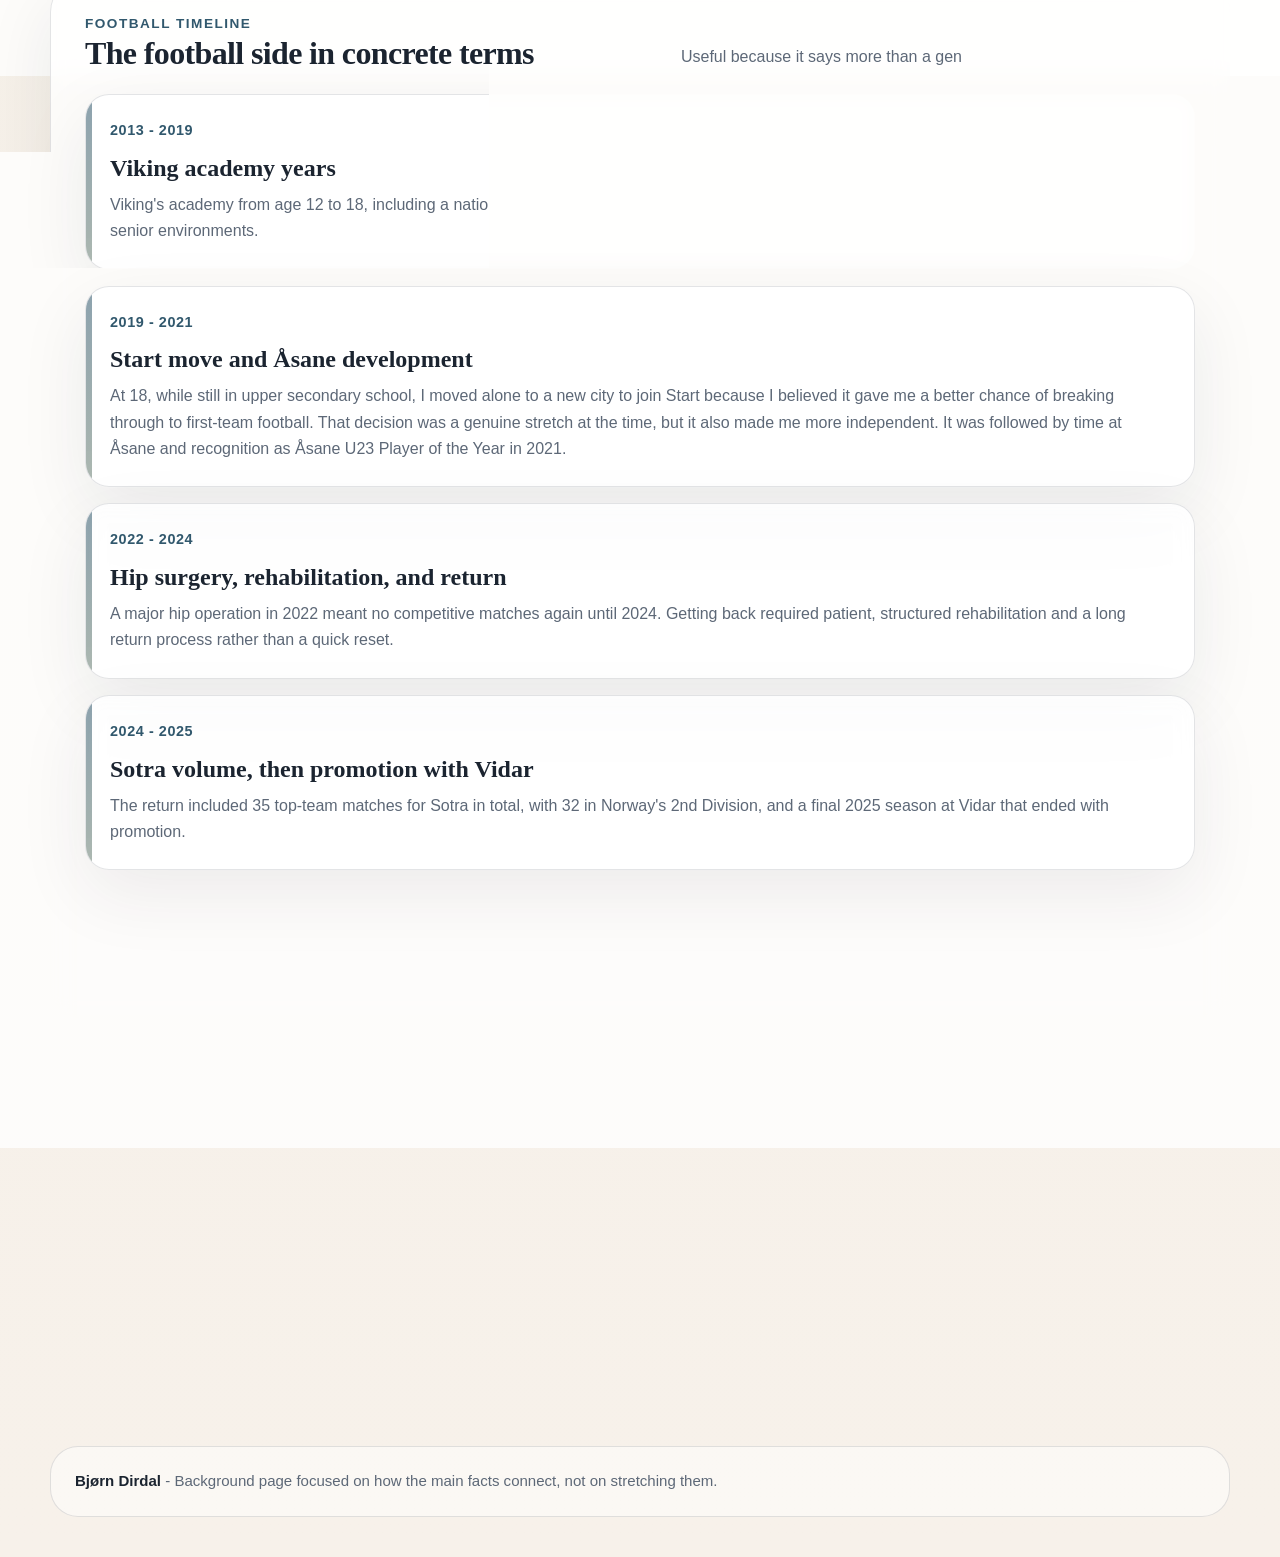
==== commit ef436eb2: "Force fresh image script URLs on background page" ====
--- a/background.html
+++ b/background.html
@@ -316,9 +316,9 @@
       </div>
     </footer>
 
-    <script src="./assets/inline-image-portrait.js?v=20260422c"></script>
-    <script src="./assets/inline-image-football.js?v=20260422c"></script>
-    <script src="./assets/inline-image-team.js?v=20260422c"></script>
+    <script src="./assets/inline-image-portrait.js?v=20260422d"></script>
+    <script src="./assets/inline-image-football.js?v=20260422d"></script>
+    <script src="./assets/inline-image-team.js?v=20260422d"></script>
     <script>
       (() => {
         const inlineImages = window.__inlineImages || {};
@@ -335,6 +335,6 @@
         });
       })();
     </script>
-    <script src="./script.js?v=20260422c"></script>
+    <script src="./script.js?v=20260422d"></script>
   </body>
 </html>
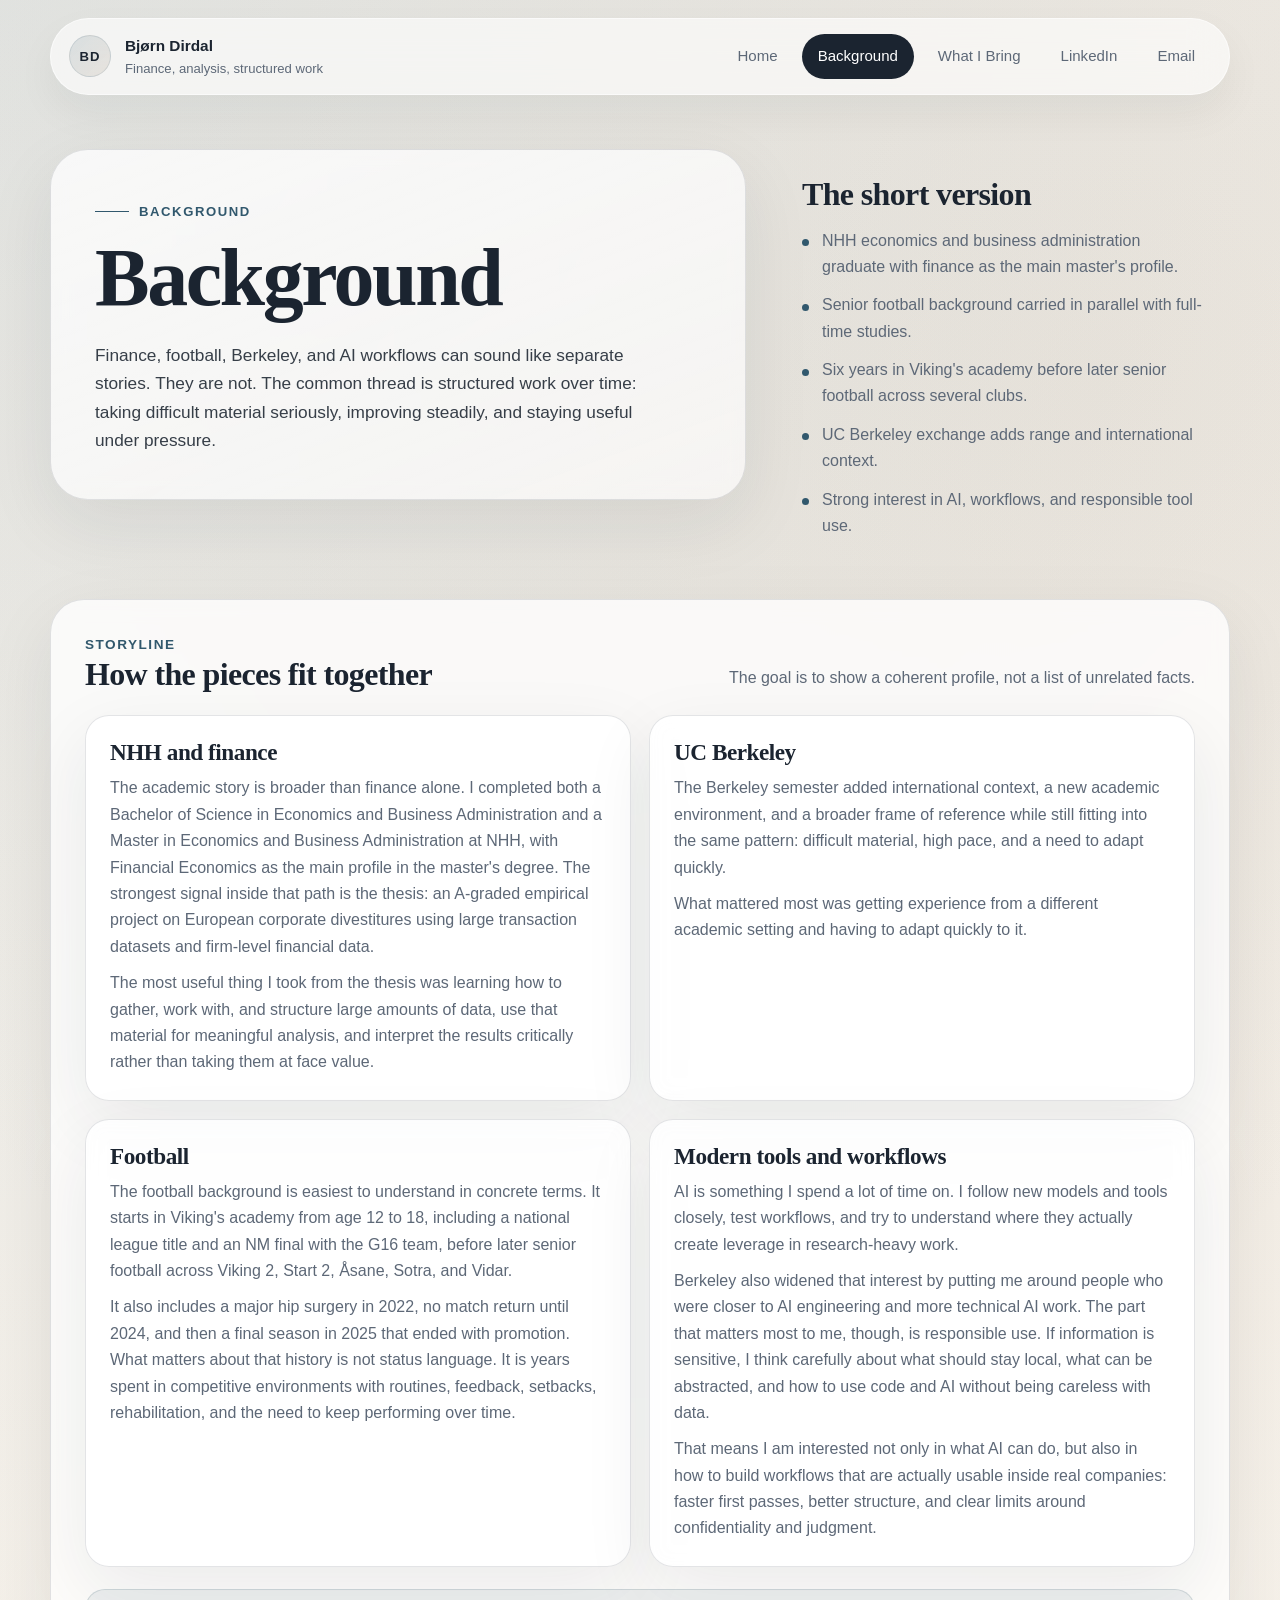
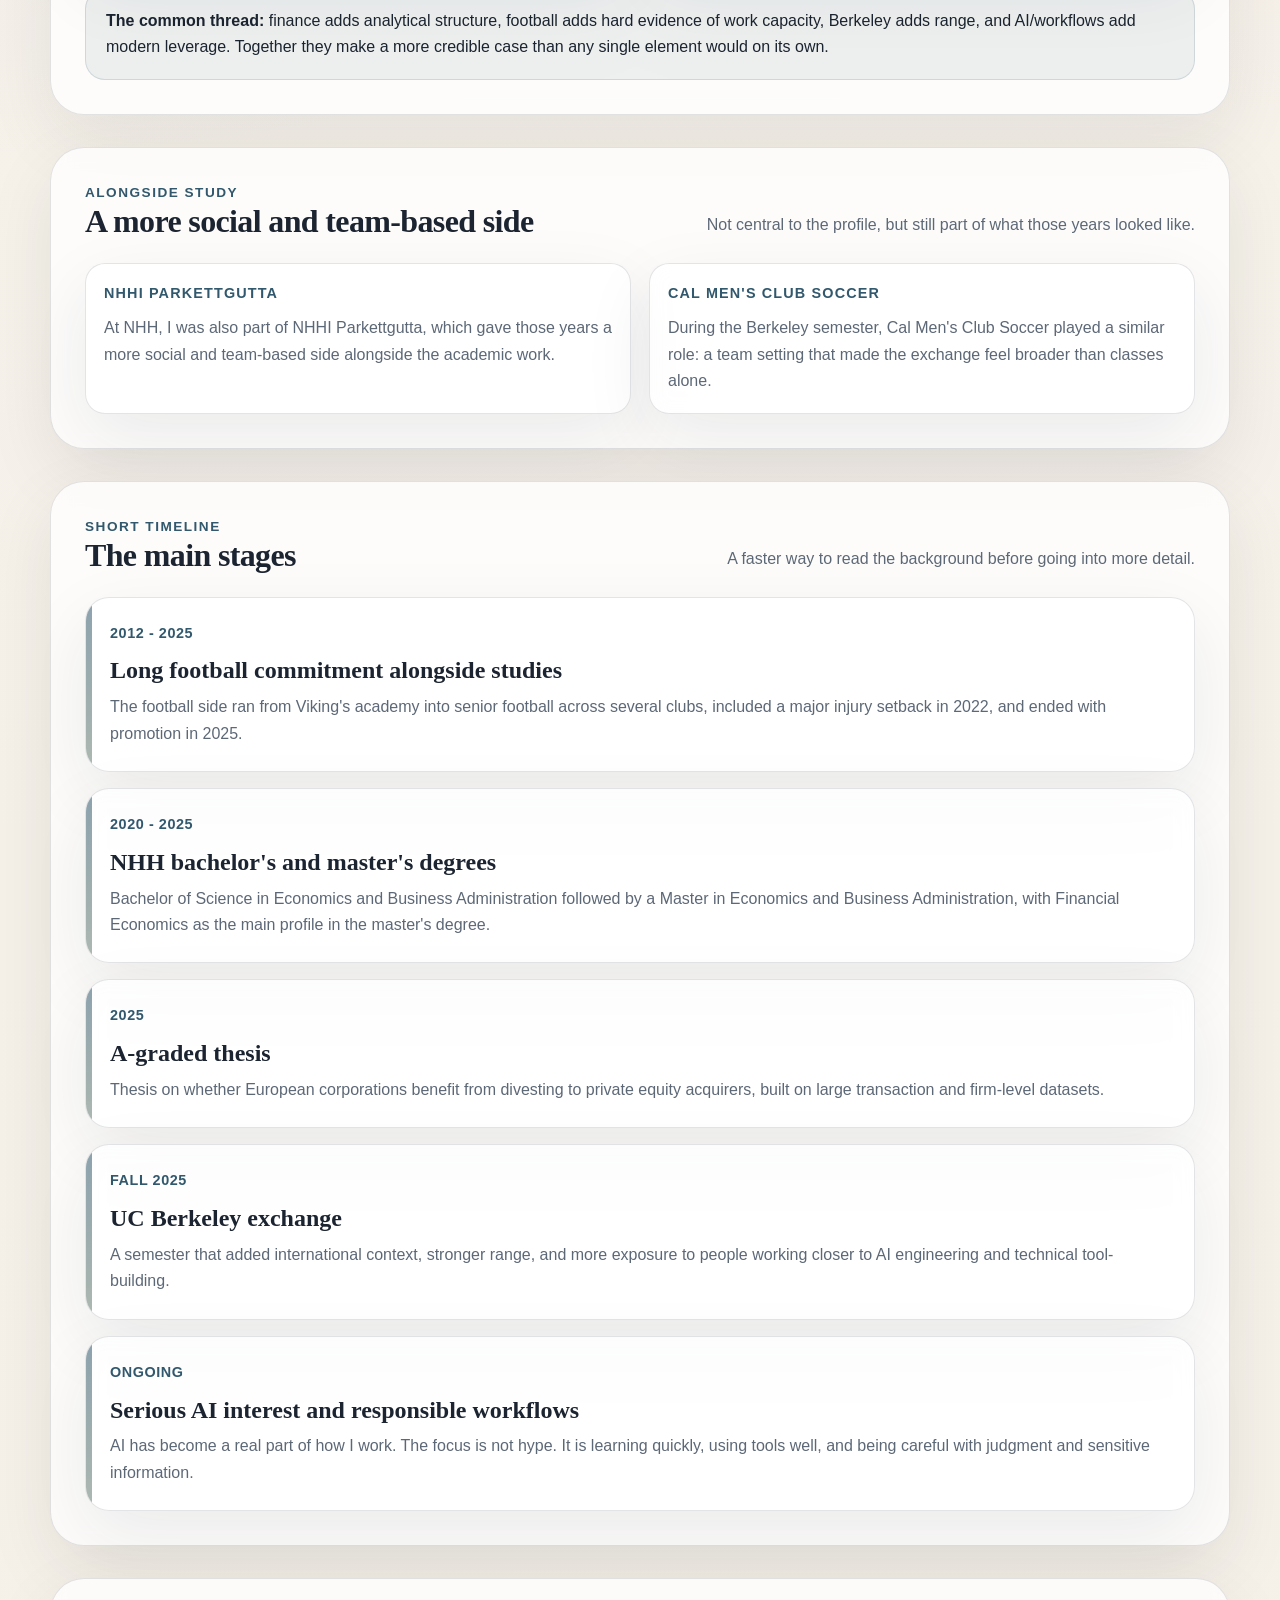
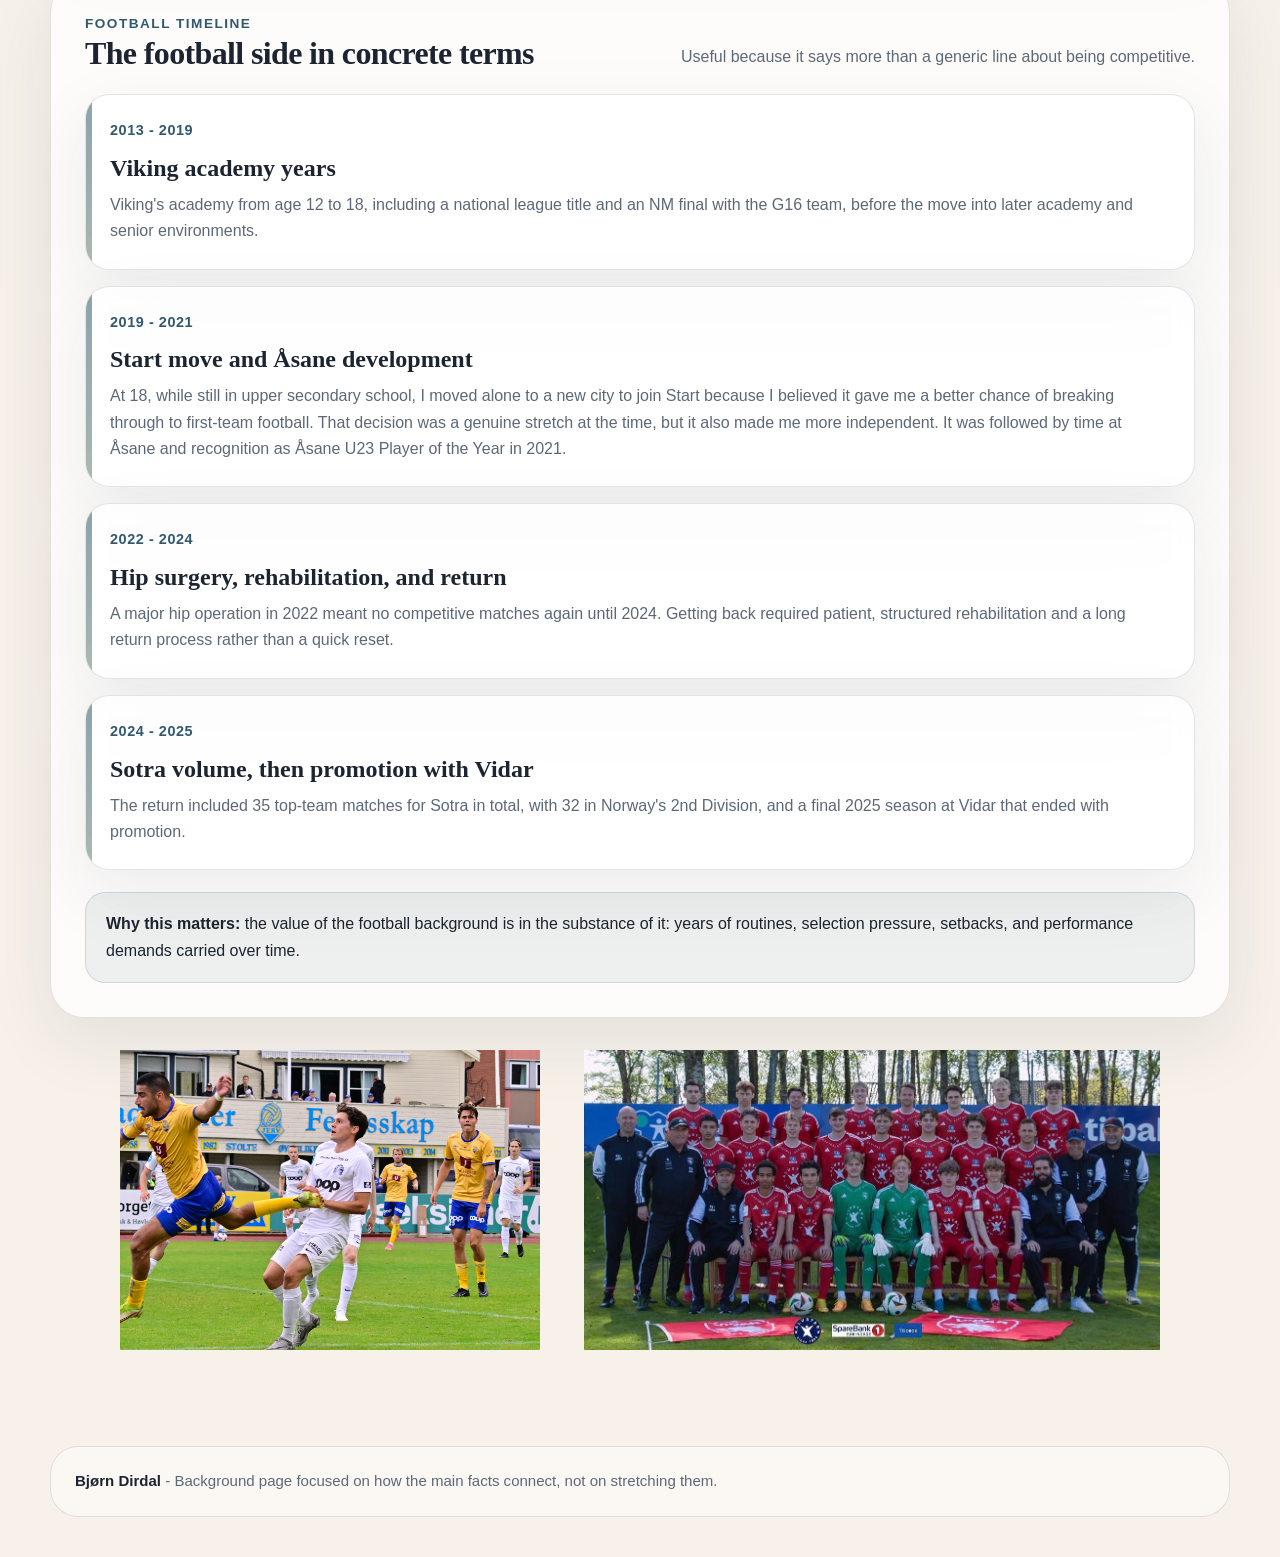
==== commit c54ab8b9: "Use uploaded football image assets on background page" ====
--- a/background.html
+++ b/background.html
@@ -293,15 +293,13 @@
           <div class="image-strip reveal">
             <img
               class="image-strip-photo"
-              src=""
-              data-inline-image="footballMatch"
+              src="./assets/IMG_5005.jpeg"
               alt="Bjørn Dirdal in match action during senior football."
               loading="lazy"
             />
             <img
               class="image-strip-photo"
-              src=""
-              data-inline-image="teamPhoto"
+              src="./assets/IMG_5215.jpeg"
               alt="Team photo from Bjørn Dirdal's football background."
               loading="lazy"
             />
@@ -316,25 +314,6 @@
       </div>
     </footer>
 
-    <script src="./assets/inline-image-portrait.js?v=20260422d"></script>
-    <script src="./assets/inline-image-football.js?v=20260422d"></script>
-    <script src="./assets/inline-image-team.js?v=20260422d"></script>
-    <script>
-      (() => {
-        const inlineImages = window.__inlineImages || {};
-
-        document.querySelectorAll("[data-inline-image]").forEach((image) => {
-          const key = image.dataset.inlineImage;
-          const chunks = inlineImages[key];
-
-          if (!chunks) {
-            return;
-          }
-
-          image.src = `data:image/jpeg;base64,${chunks.join("")}`;
-        });
-      })();
-    </script>
     <script src="./script.js?v=20260422d"></script>
   </body>
 </html>
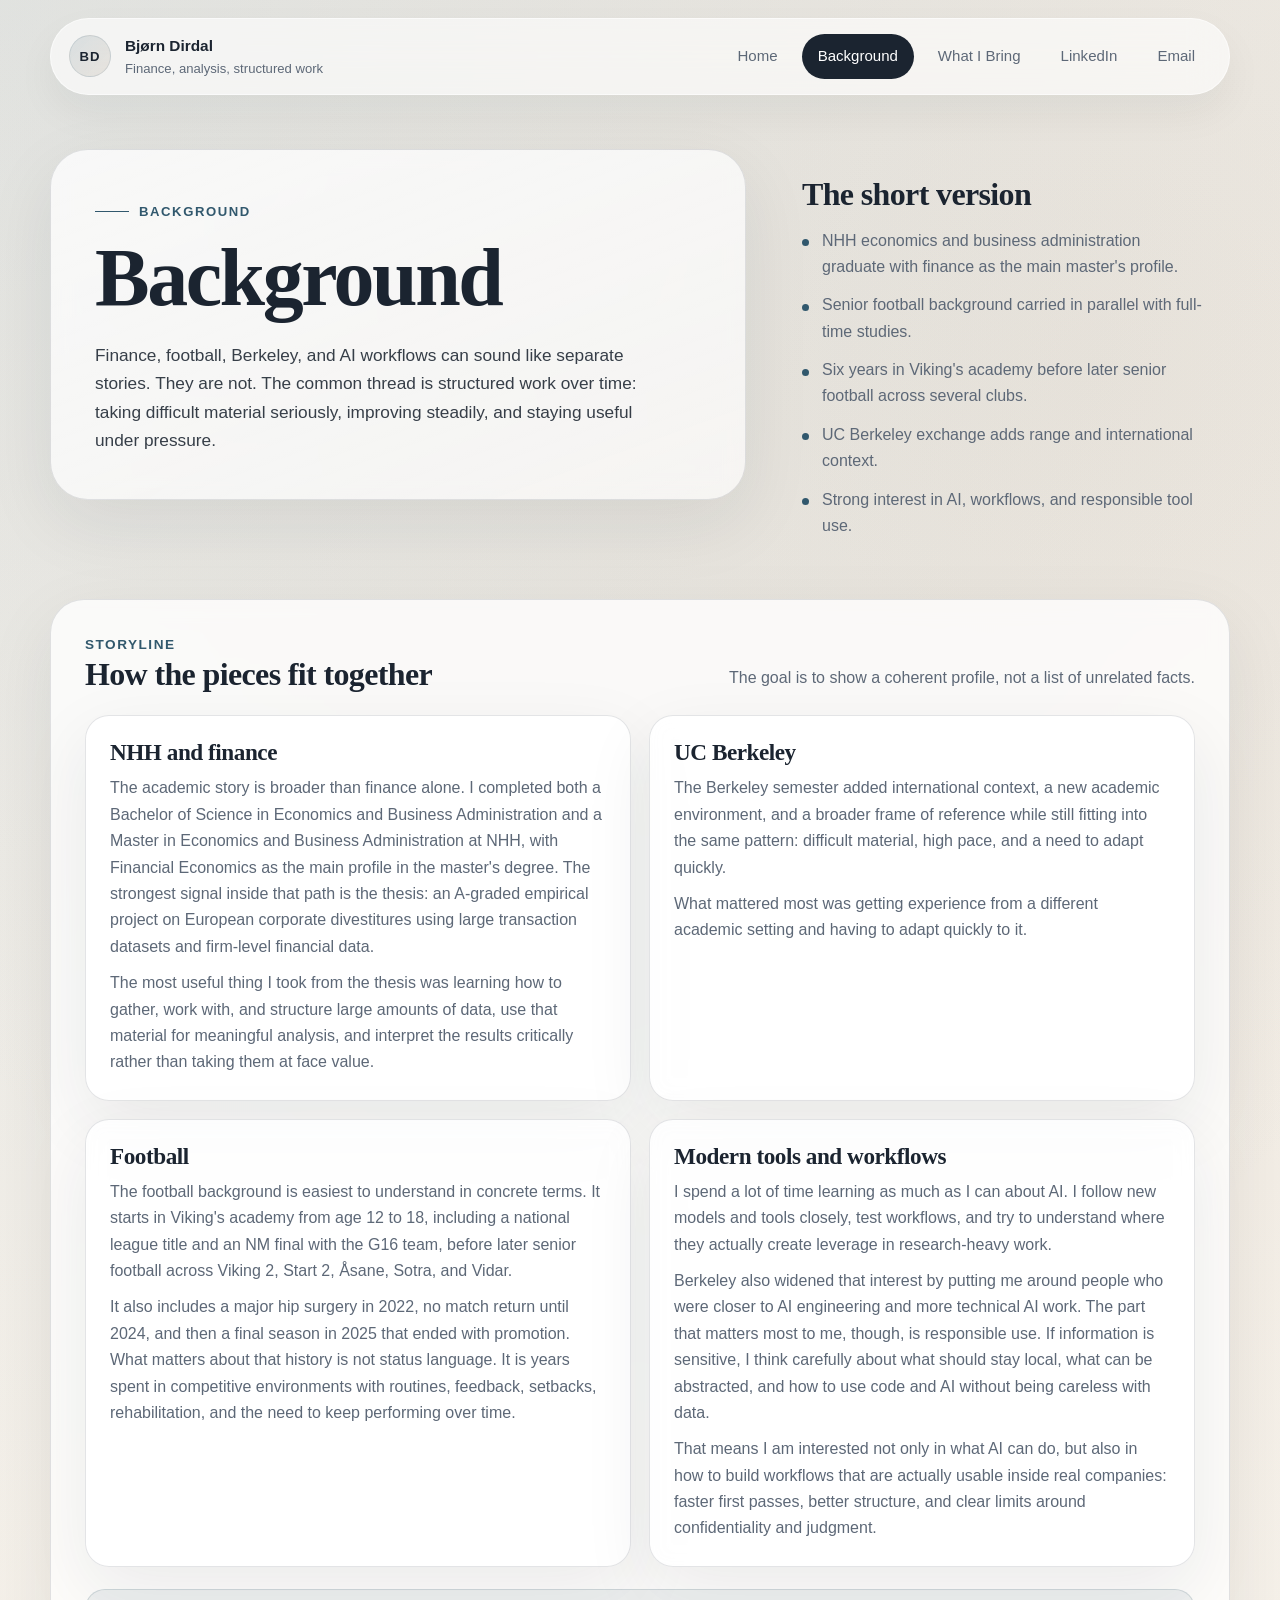
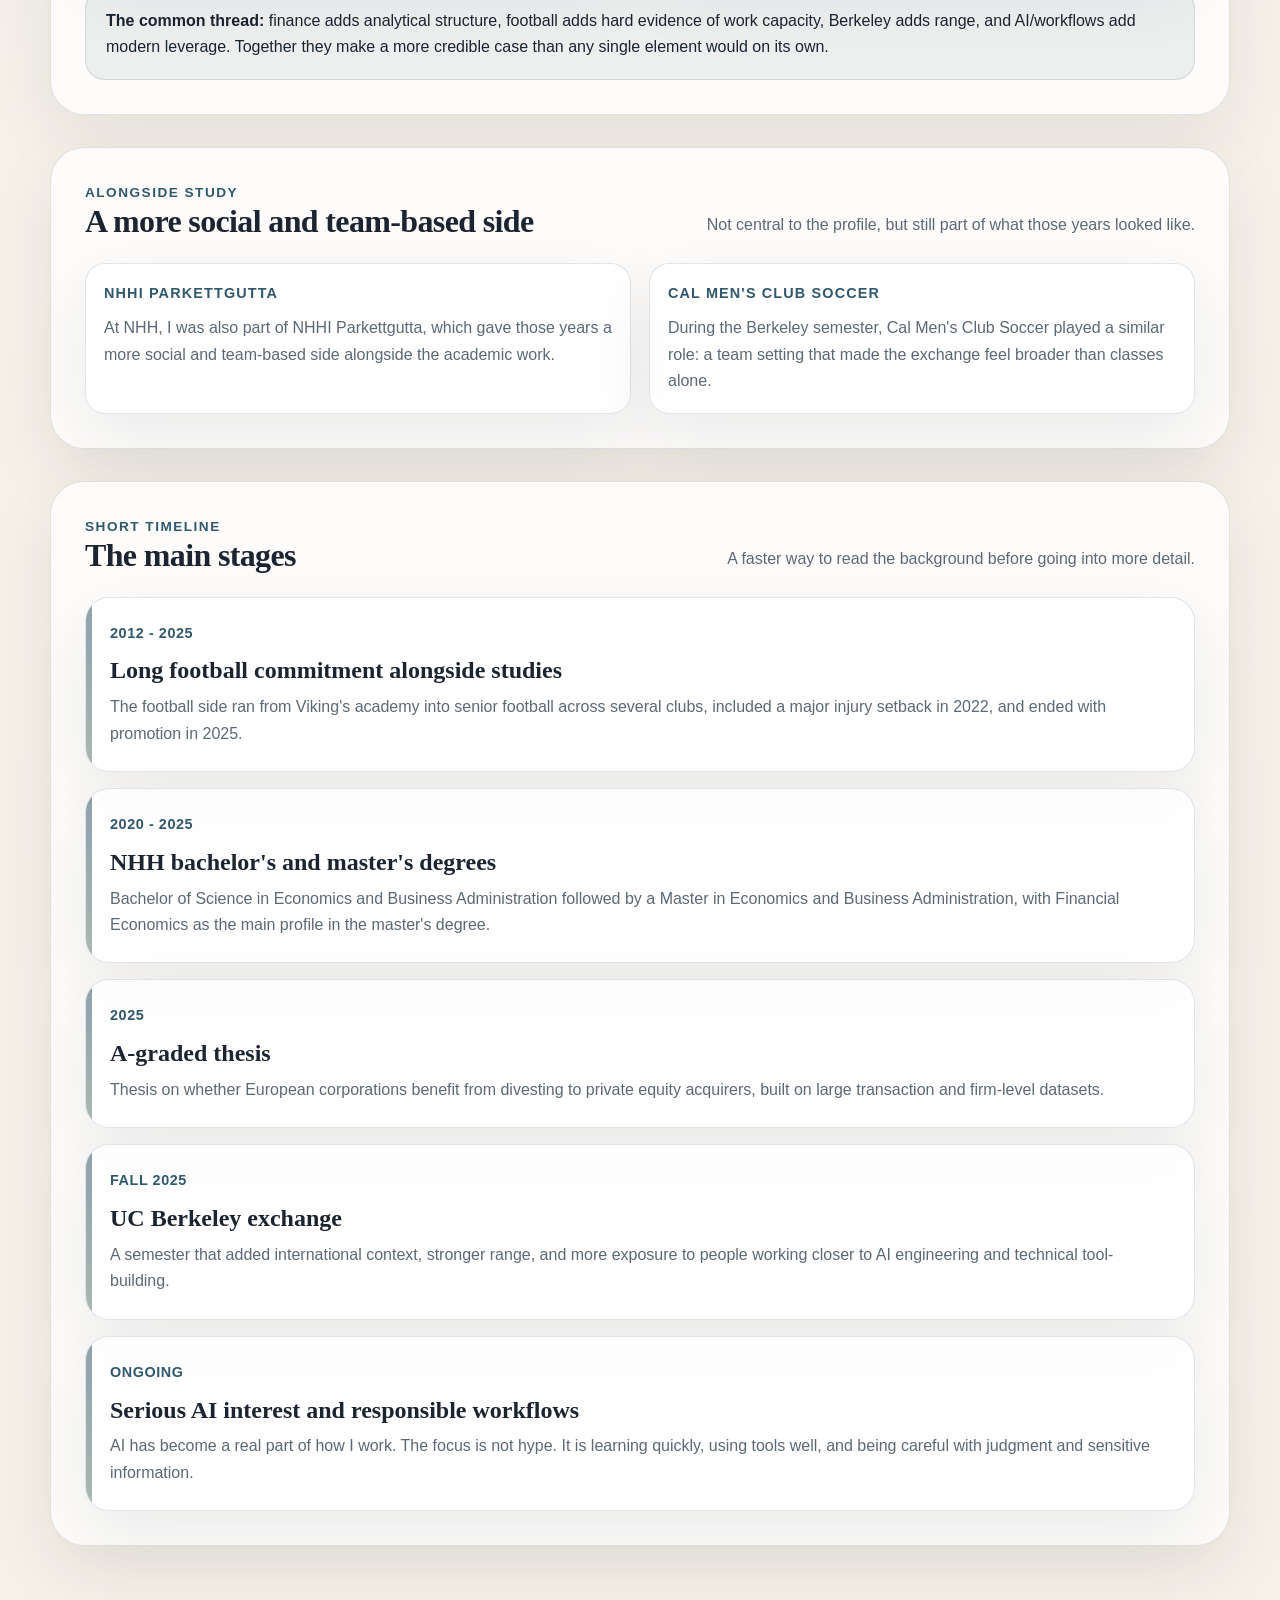
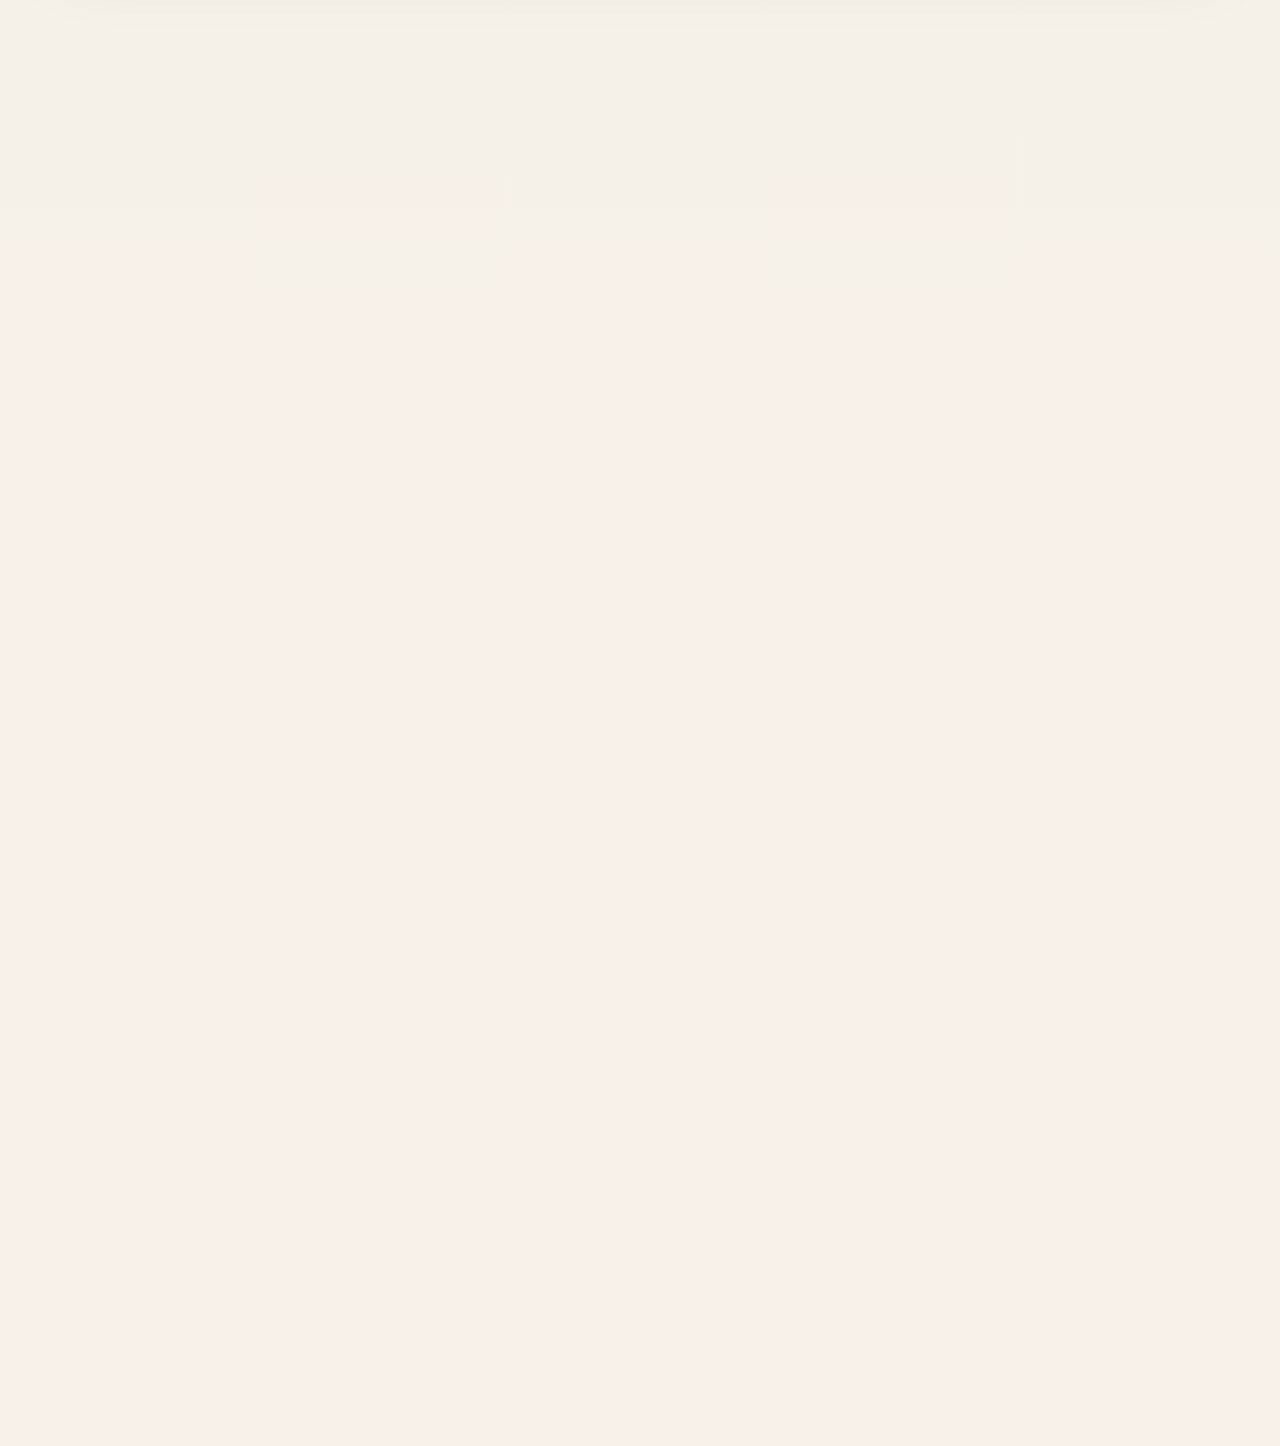
==== commit b1ea336c: "Update background page copy and remove footer" ====
--- a/background.html
+++ b/background.html
@@ -118,7 +118,7 @@
               <article class="story-card">
                 <h3>Modern tools and workflows</h3>
                 <p>
-                  AI is something I spend a lot of time on. I follow new models and tools closely, test workflows,
+                  I spend a lot of time learning as much as I can about AI. I follow new models and tools closely, test workflows,
                   and try to understand where they actually create leverage in research-heavy work.
                 </p>
                 <p>
@@ -308,12 +308,6 @@
       </div>
     </main>
 
-    <footer class="site-footer">
-      <div class="container footer-shell">
-        <strong>Bjørn Dirdal</strong> - Background page focused on how the main facts connect, not on stretching them.
-      </div>
-    </footer>
-
     <script src="./script.js?v=20260422d"></script>
   </body>
 </html>
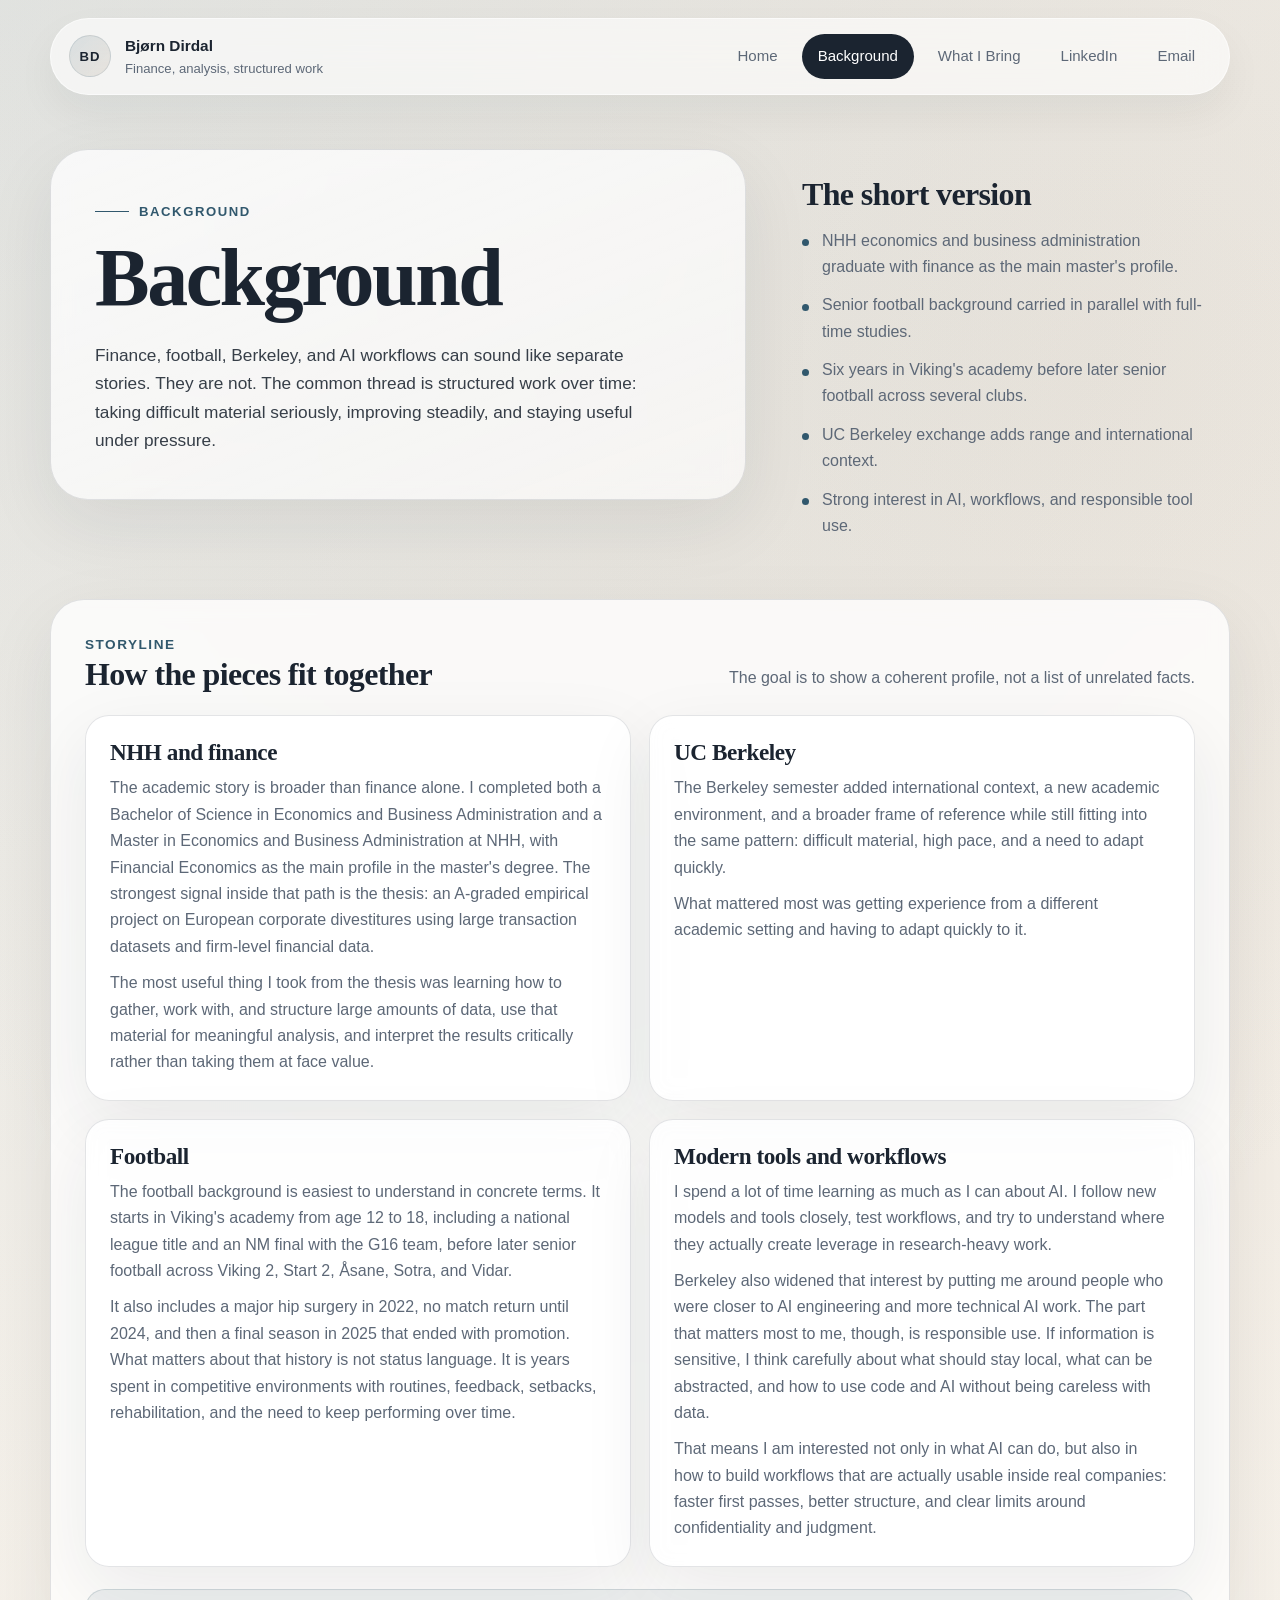
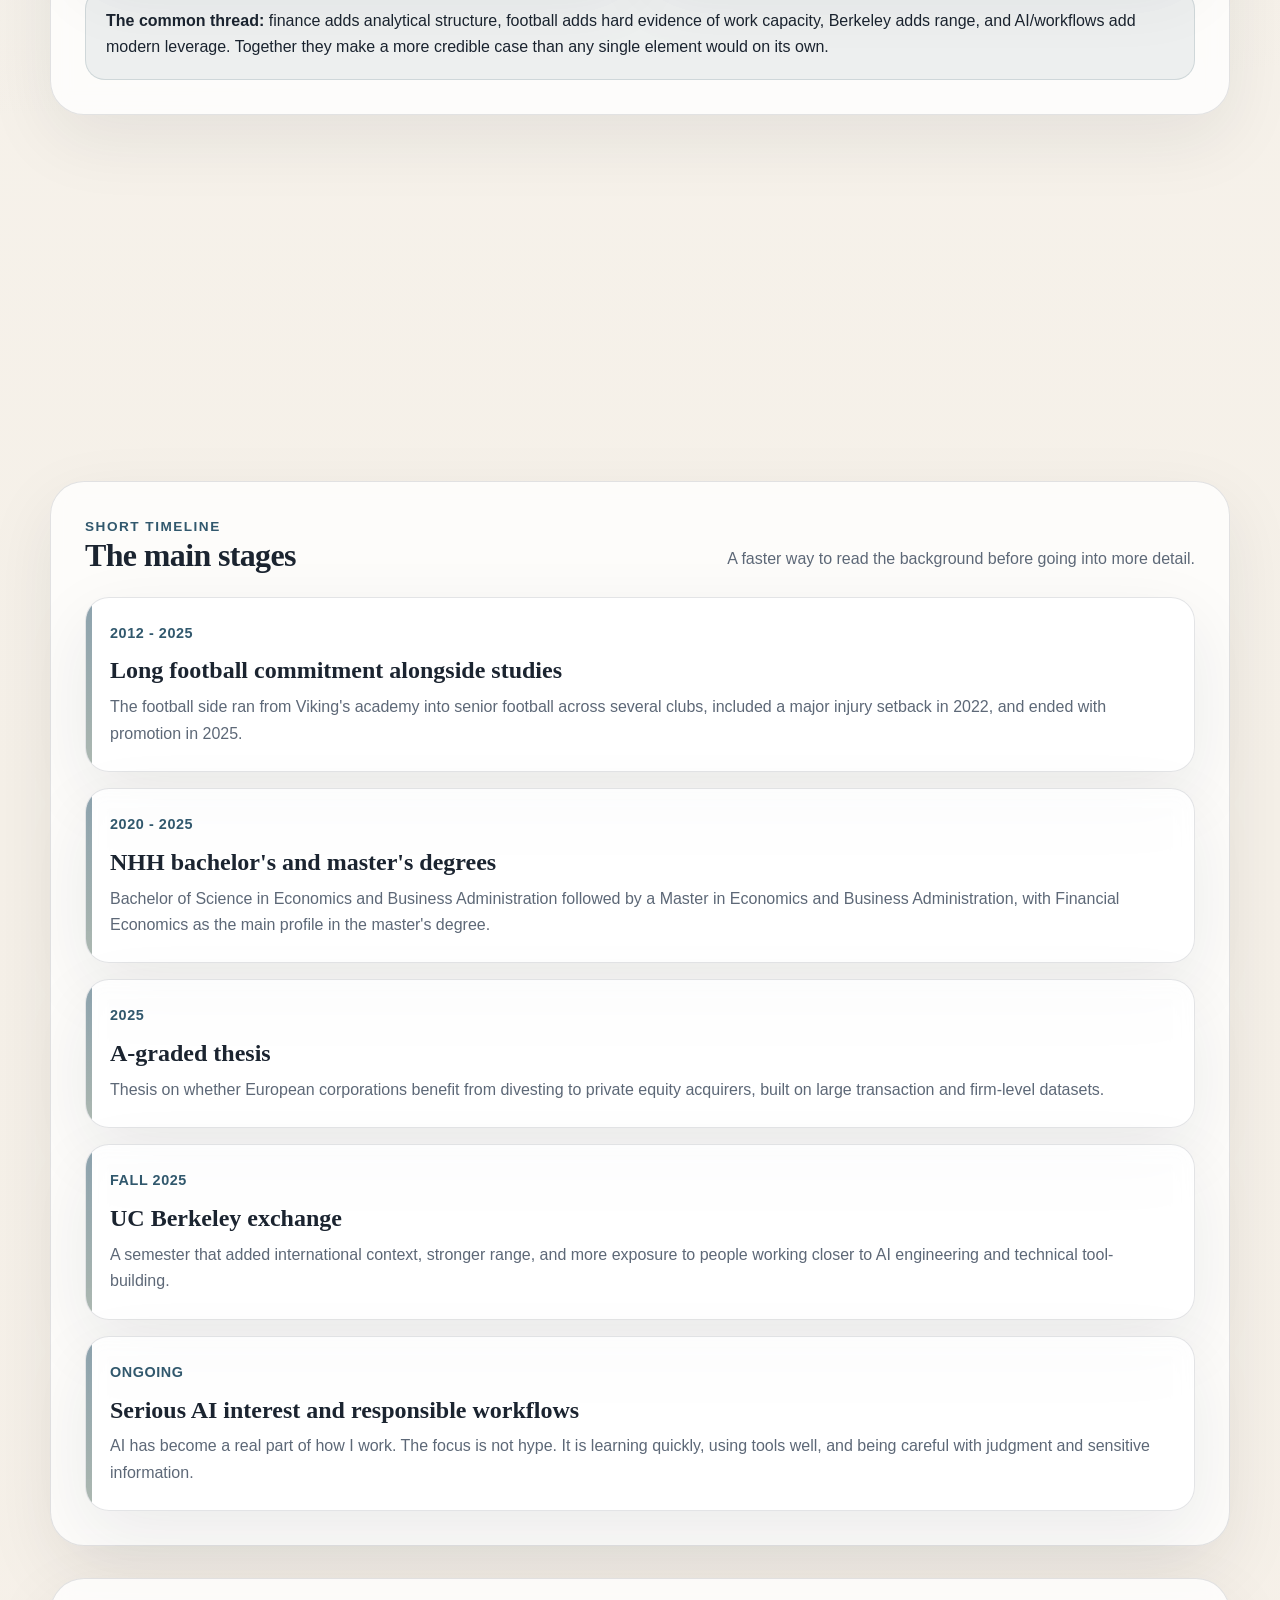
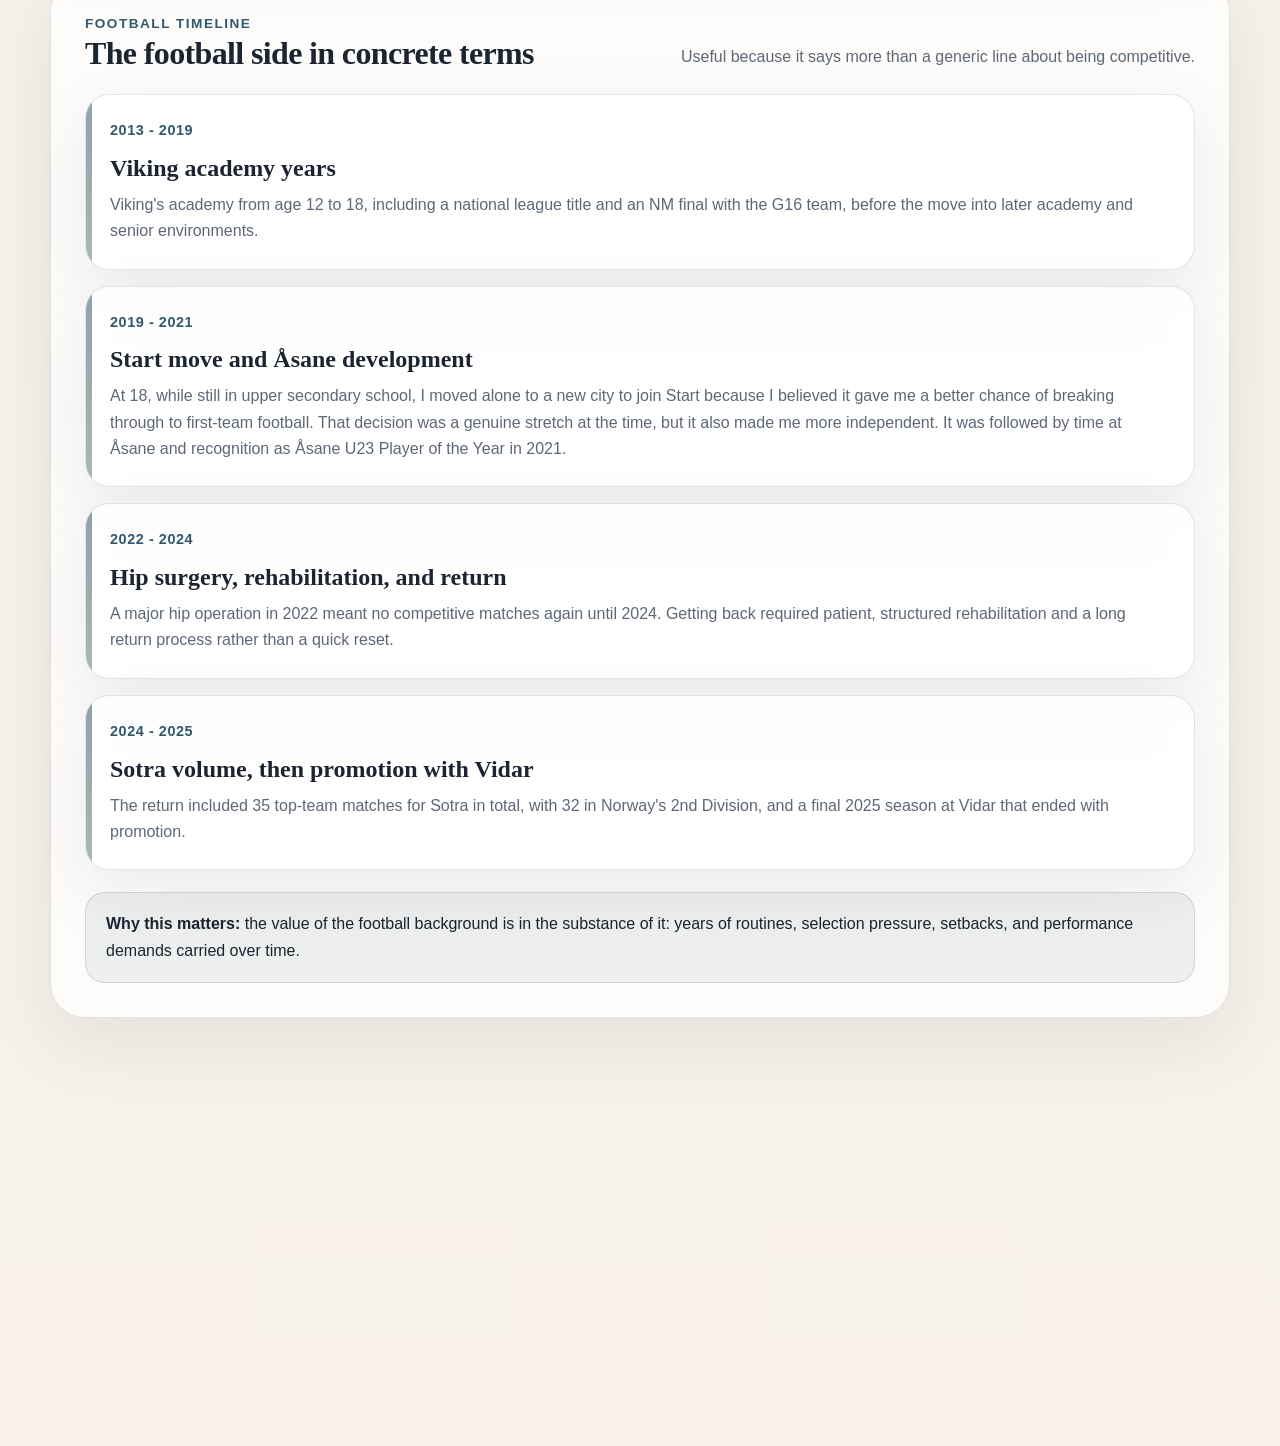
==== commit c36cd212: "Add Vercel analytics script" ====
--- a/background.html
+++ b/background.html
@@ -8,7 +8,7 @@
       name="description"
       content="Background page for Bjørn Dirdal: NHH, football, UC Berkeley, and applied AI workflows."
     />
-    <link rel="stylesheet" href="./styles.css?v=20260422b" />
+    <link rel="stylesheet" href="./styles.css?v=20260423a" />
   </head>
   <body>
     <header class="site-header">
@@ -308,6 +308,7 @@
       </div>
     </main>
 
+    <script defer src="/_vercel/insights/script.js"></script>
     <script src="./script.js?v=20260422d"></script>
   </body>
 </html>
--- a/styles.css
+++ b/styles.css
@@ -624,6 +624,36 @@
   align-items: start;
 }
 
+.interaction-guide {
+  display: grid;
+  grid-template-columns: 0.94fr 1.06fr;
+  gap: 22px;
+  margin: -4px 0 12px;
+  color: var(--accent);
+  font-size: 0.78rem;
+  font-weight: 700;
+  letter-spacing: 0.1em;
+  text-transform: uppercase;
+}
+
+.interaction-guide span {
+  display: flex;
+  align-items: center;
+  gap: 10px;
+}
+
+.interaction-guide span::before {
+  content: "";
+  width: 28px;
+  height: 1px;
+  background: currentColor;
+  opacity: 0.7;
+}
+
+.mobile-panel-guide {
+  display: none;
+}
+
 .argument-card-grid {
   display: grid;
   gap: 12px;
@@ -893,29 +923,59 @@
   .story-grid,
   .grid-3,
   .callout-grid,
-  .flow {
+  .flow,
+  .interaction-guide {
     grid-template-columns: repeat(2, minmax(0, 1fr));
   }
 }
 
 @media (max-width: 760px) {
+  body {
+    overflow-x: hidden;
+  }
+
+  .container {
+    width: min(calc(100% - 28px), var(--max-width));
+  }
+
   .site-header {
-    padding-top: 14px;
+    padding-top: 10px;
   }
 
   .header-inner {
-    border-radius: 28px;
+    gap: 12px;
+    padding: 12px 14px;
+    border-radius: 24px;
     align-items: start;
     flex-wrap: wrap;
   }
 
+  .brand {
+    gap: 10px;
+    max-width: calc(100% - 84px);
+  }
+
+  .brand-mark {
+    width: 38px;
+    height: 38px;
+    flex: 0 0 auto;
+  }
+
+  .brand-name {
+    line-height: 1.2;
+  }
+
   .brand-sub {
     white-space: normal;
+    font-size: 0.76rem;
+    line-height: 1.25;
   }
 
   .nav-toggle {
     display: inline-flex;
     margin-left: auto;
+    min-height: 38px;
+    padding: 8px 13px;
   }
 
   .site-nav {
@@ -923,10 +983,17 @@
     width: 100%;
     flex-direction: column;
     align-items: stretch;
+    gap: 6px;
+    padding-top: 8px;
   }
 
   .site-header.is-open .site-nav {
     display: flex;
+  }
+
+  .site-nav a {
+    padding: 12px 14px;
+    font-size: 0.95rem;
   }
 
   .hero-copy,
@@ -936,12 +1003,39 @@
   .argument-panel,
   .thesis-card,
   .contact-block {
-    padding: 24px;
+    padding: 22px;
+  }
+
+  .hero {
+    gap: 18px;
+  }
+
+  .hero-copy {
+    border-radius: 30px;
+  }
+
+  .hero-aside {
+    gap: 14px;
+  }
+
+  .aside-card,
+  .spotlight-card {
+    border-radius: 24px;
+  }
+
+  .portrait-card {
+    padding: 10px;
+  }
+
+  .portrait-image {
+    aspect-ratio: 1 / 1;
+    object-position: center 16%;
+    border-radius: 18px;
   }
 
   .page-main {
-    padding-top: 36px;
-    padding-bottom: 72px;
+    padding-top: 28px;
+    padding-bottom: 58px;
   }
 
   .story-grid,
@@ -949,17 +1043,67 @@
   .grid-3,
   .callout-grid,
   .flow,
-  .argument-columns {
+  .argument-columns,
+  .interaction-guide {
     grid-template-columns: 1fr;
   }
 
   .section-heading {
     align-items: start;
     flex-direction: column;
+    gap: 10px;
+    margin-bottom: 18px;
+  }
+
+  .section {
+    margin-top: 24px;
+  }
+
+  .section-shell {
+    border-radius: 28px;
+  }
+
+  .section-kicker {
+    font-size: 0.74rem;
+    letter-spacing: 0.1em;
+  }
+
+  .section-heading h2,
+  .aside-card h2,
+  .spotlight-card h2 {
+    font-size: clamp(1.55rem, 7.4vw, 2.05rem);
+  }
+
+  .section-heading p,
+  .story-card p,
+  .feature-card p,
+  .timeline-item p,
+  .pill-card p,
+  .aside-list li {
+    font-size: 0.95rem;
+    line-height: 1.55;
   }
 
   .hero-title {
-    font-size: clamp(2.5rem, 11vw, 4rem);
+    font-size: clamp(2.35rem, 10.5vw, 3.45rem);
+    line-height: 1;
+  }
+
+  .eyebrow {
+    gap: 8px;
+    margin-bottom: 12px;
+    font-size: 0.74rem;
+    letter-spacing: 0.1em;
+  }
+
+  .eyebrow::before {
+    width: 24px;
+  }
+
+  .lead {
+    margin-top: 16px;
+    font-size: 0.98rem;
+    line-height: 1.58;
   }
 
   .fact-row,
@@ -968,14 +1112,240 @@
     gap: 8px;
   }
 
+  .hero-actions {
+    margin-top: 22px;
+  }
+
+  .button {
+    width: 100%;
+    min-height: 46px;
+    padding: 0 16px;
+    text-align: center;
+  }
+
+  .fact-row {
+    margin-top: 20px;
+  }
+
+  .fact-pill,
+  .role-pill,
+  .mini-chip {
+    padding: 8px 10px;
+    font-size: 0.82rem;
+  }
+
+  .grid {
+    gap: 14px;
+  }
+
+  .feature-card,
+  .route-card,
+  .story-card,
+  .timeline-item,
+  .thesis-card,
+  .contact-block {
+    padding: 20px;
+    border-radius: 20px;
+  }
+
+  .feature-card h3,
+  .route-card h3,
+  .story-card h3,
+  .timeline-item h3 {
+    font-size: clamp(1.2rem, 5.4vw, 1.45rem);
+  }
+
+  .timeline {
+    gap: 12px;
+  }
+
+  .timeline-item::before {
+    width: 4px;
+  }
+
+  .timeline-meta {
+    font-size: 0.76rem;
+    letter-spacing: 0.06em;
+  }
+
+  .story-note,
+  .honesty-note {
+    margin-top: 16px;
+    padding: 15px 16px;
+    border-radius: 18px;
+    font-size: 0.94rem;
+    line-height: 1.55;
+  }
+
+  .interaction-guide {
+    display: block;
+    margin: -2px 0 14px;
+    font-size: 0.72rem;
+    letter-spacing: 0.06em;
+  }
+
+  .interaction-guide span {
+    display: inline-flex;
+    max-width: 100%;
+    padding: 8px 11px;
+    border: 1px solid rgba(49, 88, 109, 0.16);
+    border-radius: 999px;
+    background: rgba(255, 255, 255, 0.46);
+    line-height: 1.2;
+  }
+
+  .interaction-guide .desktop-panel-guide {
+    display: none;
+  }
+
+  .interaction-guide span::before {
+    display: none;
+  }
+
+  .mobile-panel-guide {
+    display: inline-flex;
+    width: fit-content;
+    max-width: 100%;
+    margin: 4px 0 2px;
+    padding: 8px 11px;
+    border: 1px solid rgba(49, 88, 109, 0.16);
+    border-radius: 999px;
+    background: rgba(255, 255, 255, 0.46);
+    color: var(--accent);
+    font-size: 0.72rem;
+    font-weight: 700;
+    letter-spacing: 0.06em;
+    line-height: 1.2;
+    text-transform: uppercase;
+  }
+
+  .argument-card-grid {
+    gap: 10px;
+  }
+
+  .argument-card {
+    padding: 15px 16px 14px;
+    border-radius: 18px;
+  }
+
+  .argument-card strong {
+    font-size: 1.12rem;
+    line-height: 1.1;
+  }
+
+  .argument-card span {
+    margin-top: 7px;
+    font-size: 0.9rem;
+    line-height: 1.5;
+  }
+
+  .argument-panel {
+    border-radius: 24px;
+  }
+
+  .argument-panel > p {
+    font-size: 0.94rem;
+    line-height: 1.55;
+  }
+
+  .argument-panel h2 {
+    font-size: clamp(1.65rem, 7vw, 2.05rem);
+    line-height: 1.03;
+  }
+
+  .argument-meta {
+    font-size: 0.78rem;
+    letter-spacing: 0.06em;
+  }
+
+  .argument-columns {
+    gap: 12px;
+    margin-top: 18px;
+  }
+
+  .argument-column {
+    padding: 14px 15px;
+    border-radius: 17px;
+  }
+
+  .argument-column h3 {
+    font-size: 0.72rem;
+    letter-spacing: 0.06em;
+  }
+
+  .argument-column p,
+  .argument-column ul {
+    margin-top: 9px;
+    font-size: 0.9rem;
+    line-height: 1.5;
+  }
+
+  .argument-column ul {
+    padding-left: 16px;
+  }
+
+  .argument-column li + li {
+    margin-top: 6px;
+  }
+
   .image-strip {
     display: grid;
     grid-template-columns: 1fr;
     justify-content: stretch;
+    gap: 16px;
   }
 
   .image-strip-photo {
     width: 100%;
     height: auto;
-  }
-}
+    border-radius: 16px;
+  }
+}
+
+@media (max-width: 430px) {
+  .container {
+    width: min(calc(100% - 22px), var(--max-width));
+  }
+
+  .header-inner {
+    padding: 10px 12px;
+  }
+
+  .brand-sub {
+    display: none;
+  }
+
+  .hero-copy,
+  .section-shell,
+  .aside-card,
+  .spotlight-card,
+  .argument-panel,
+  .thesis-card,
+  .contact-block {
+    padding: 19px;
+  }
+
+  .hero-title {
+    font-size: clamp(2.05rem, 11.8vw, 3rem);
+  }
+
+  .lead {
+    font-size: 0.95rem;
+  }
+
+  .section-heading h2,
+  .aside-card h2,
+  .spotlight-card h2 {
+    font-size: clamp(1.45rem, 8vw, 1.9rem);
+  }
+
+  .argument-card strong {
+    font-size: 1.05rem;
+  }
+
+  .argument-card span,
+  .argument-column p,
+  .argument-column ul {
+    font-size: 0.86rem;
+  }
+}
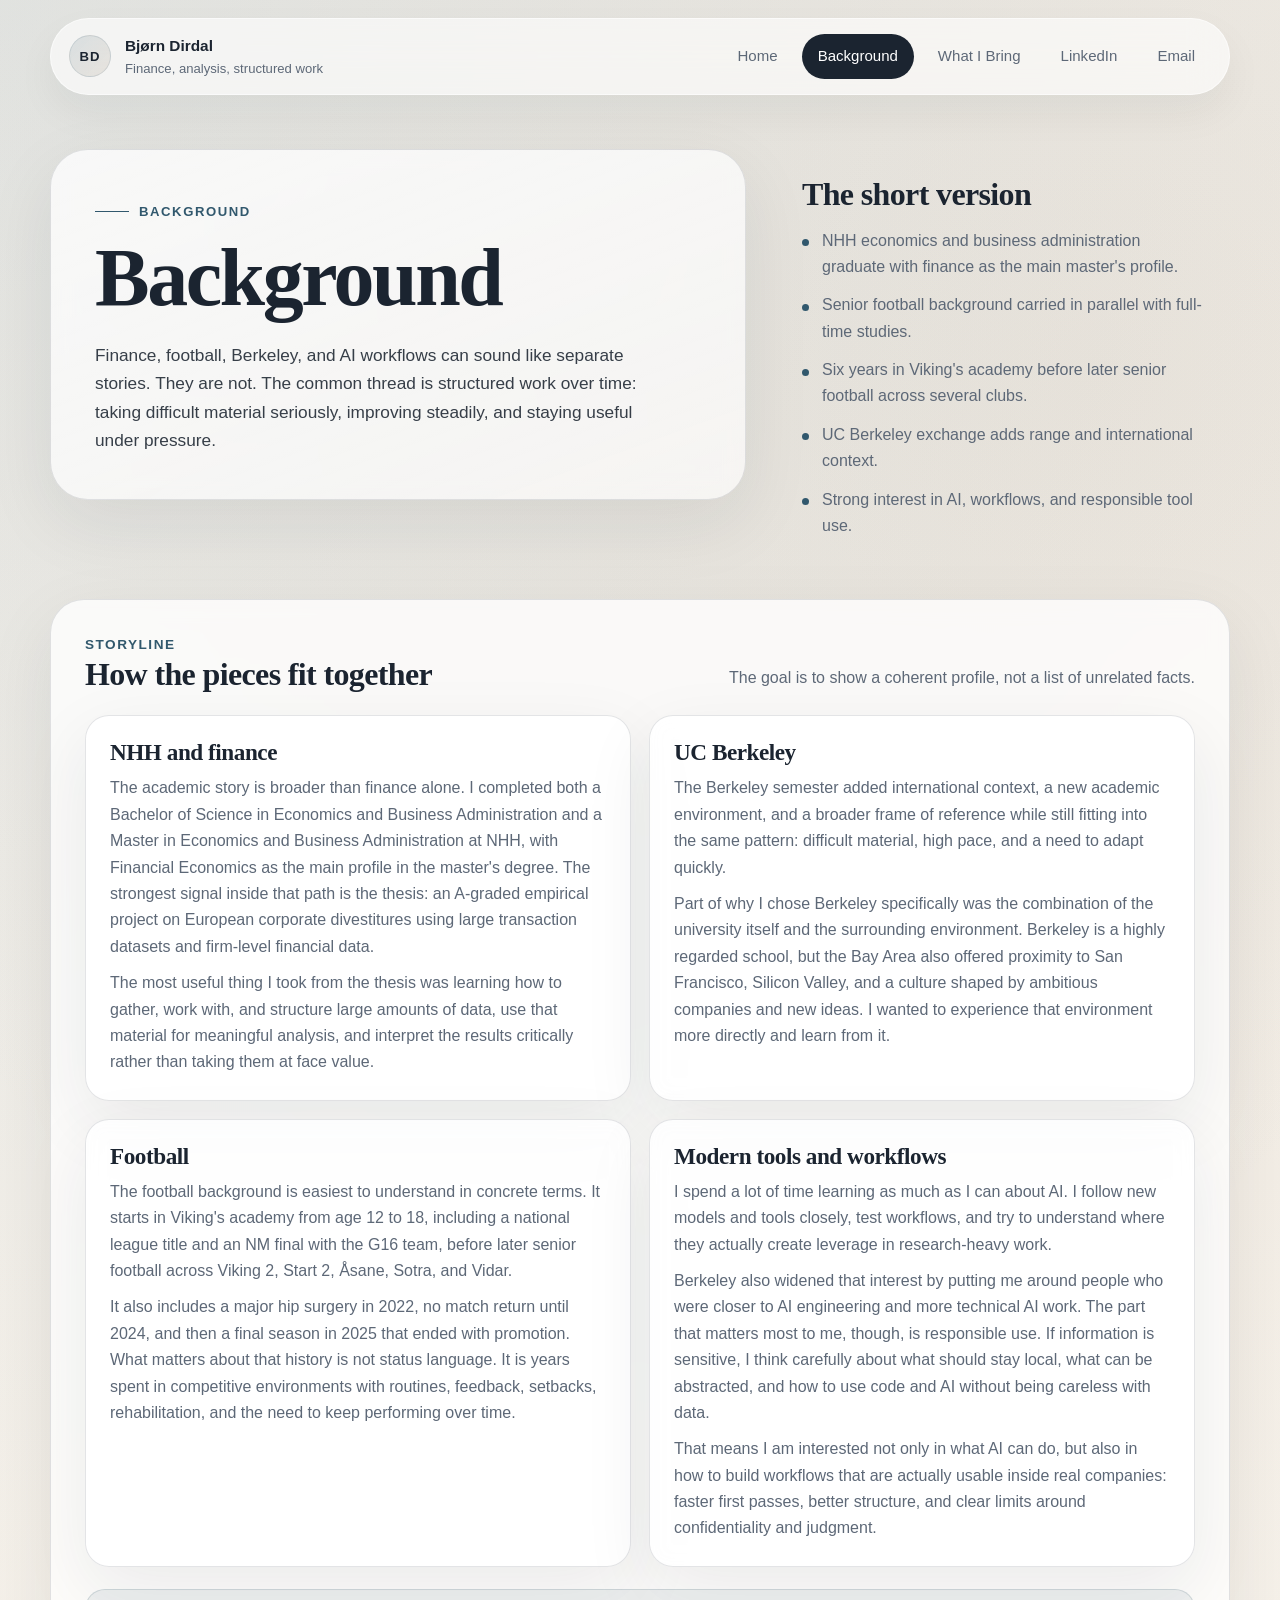
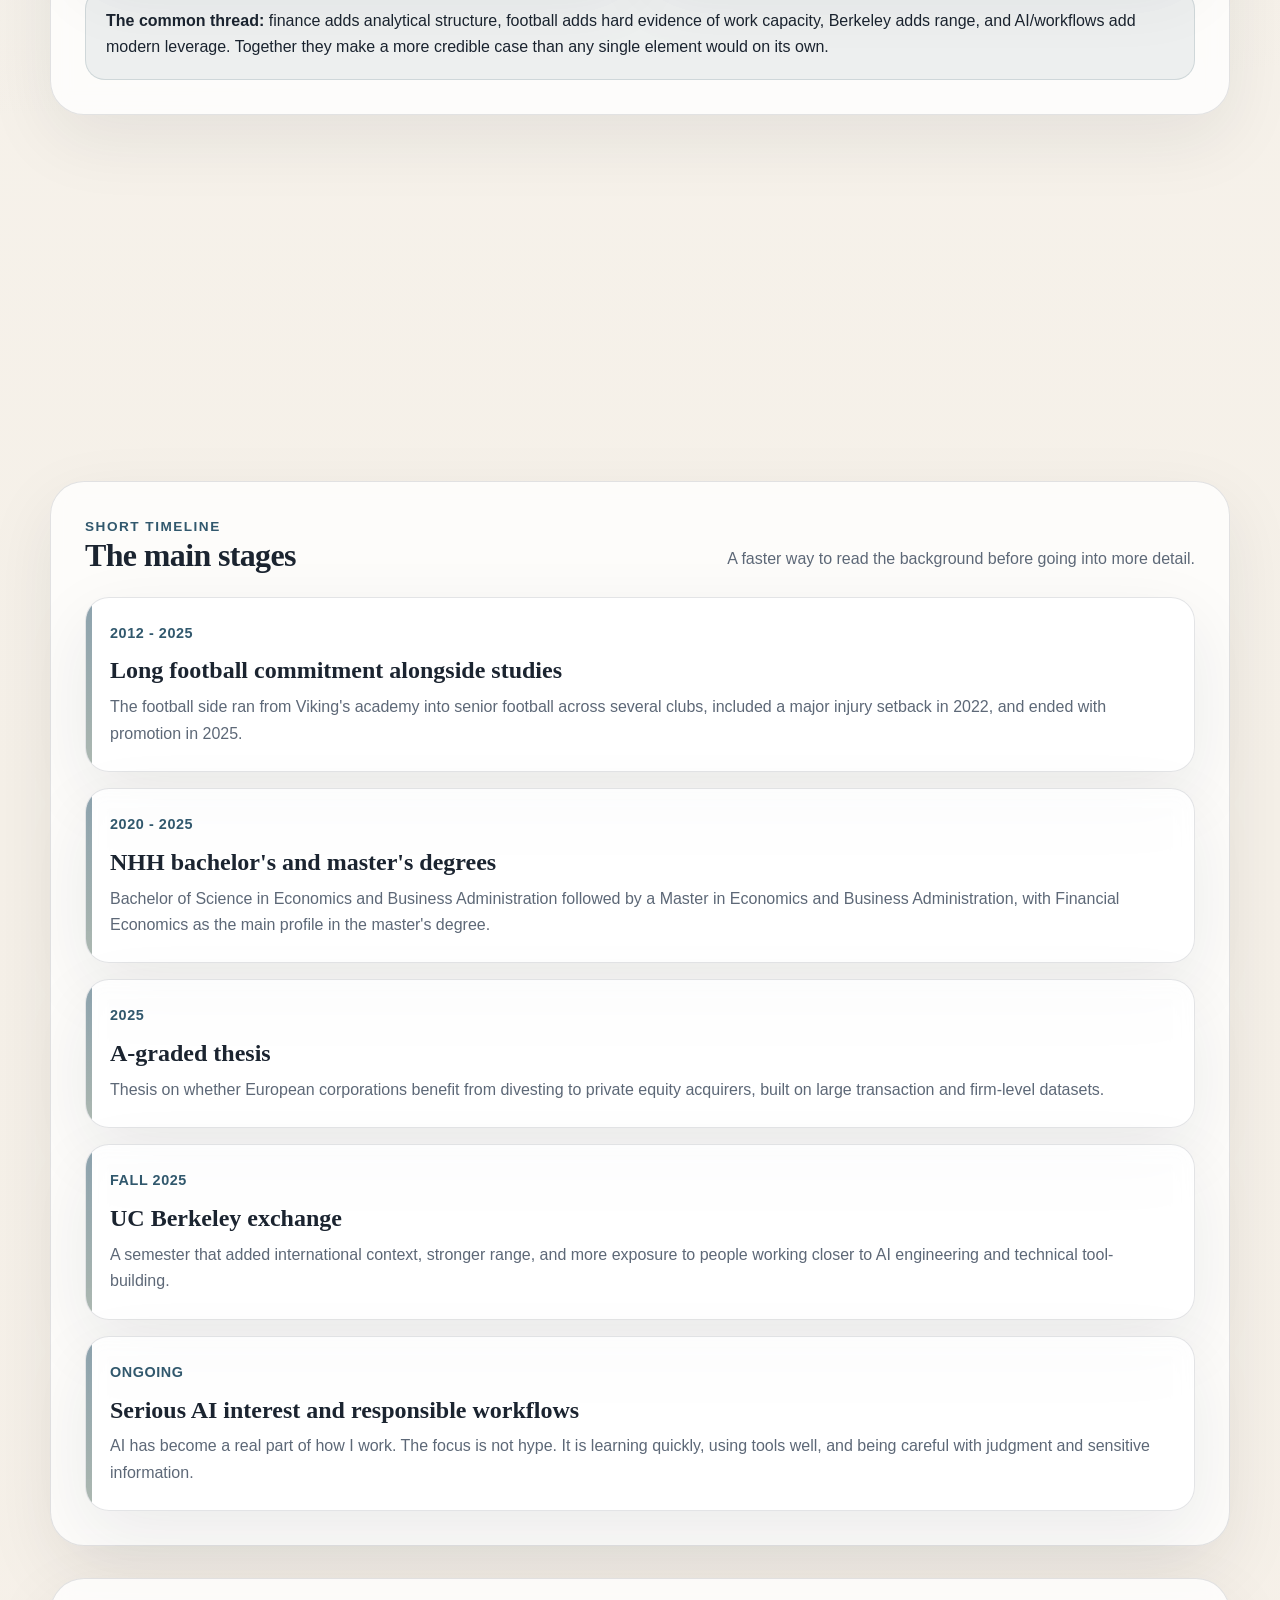
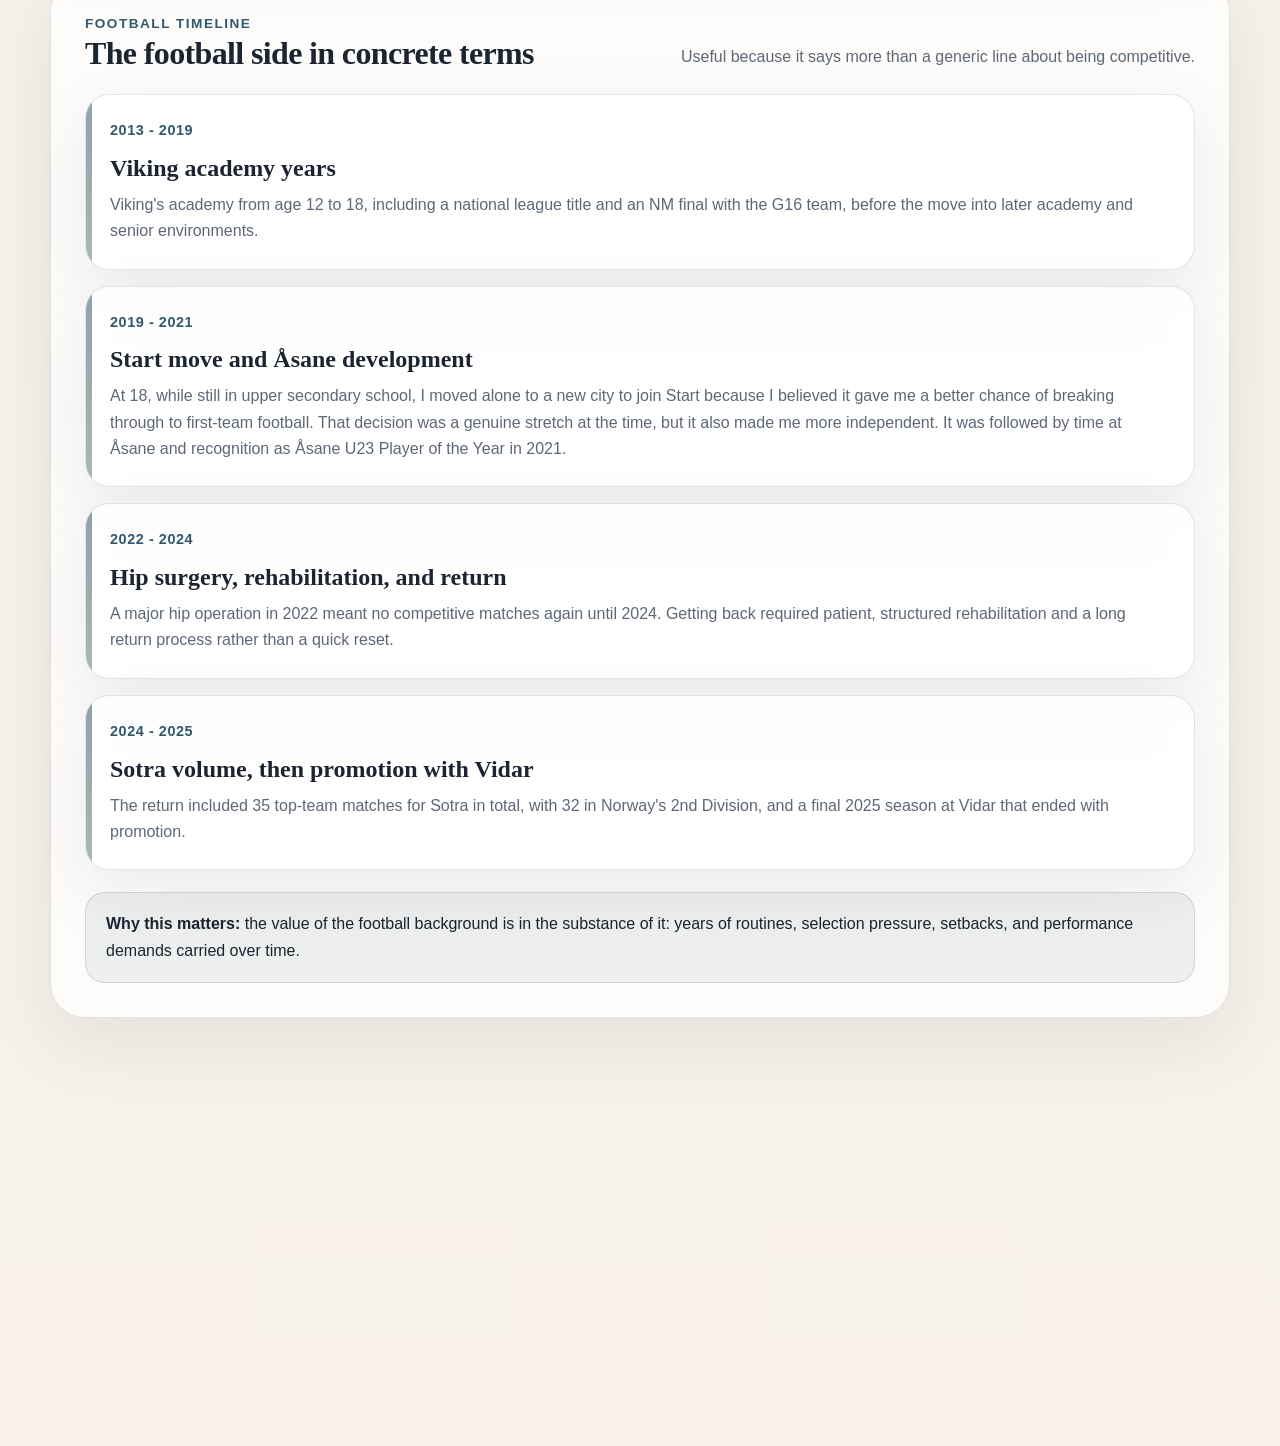
==== commit 73a88e36: "Update background page copy" ====
--- a/background.html
+++ b/background.html
@@ -95,8 +95,10 @@
                   to adapt quickly.
                 </p>
                 <p>
-                  What mattered most was getting experience from a different academic setting and having to adapt
-                  quickly to it.
+                  Part of why I chose Berkeley specifically was the combination of the university itself and the
+                  surrounding environment. Berkeley is a highly regarded school, but the Bay Area also offered
+                  proximity to San Francisco, Silicon Valley, and a culture shaped by ambitious companies and new
+                  ideas. I wanted to experience that environment more directly and learn from it.
                 </p>
               </article>
 
